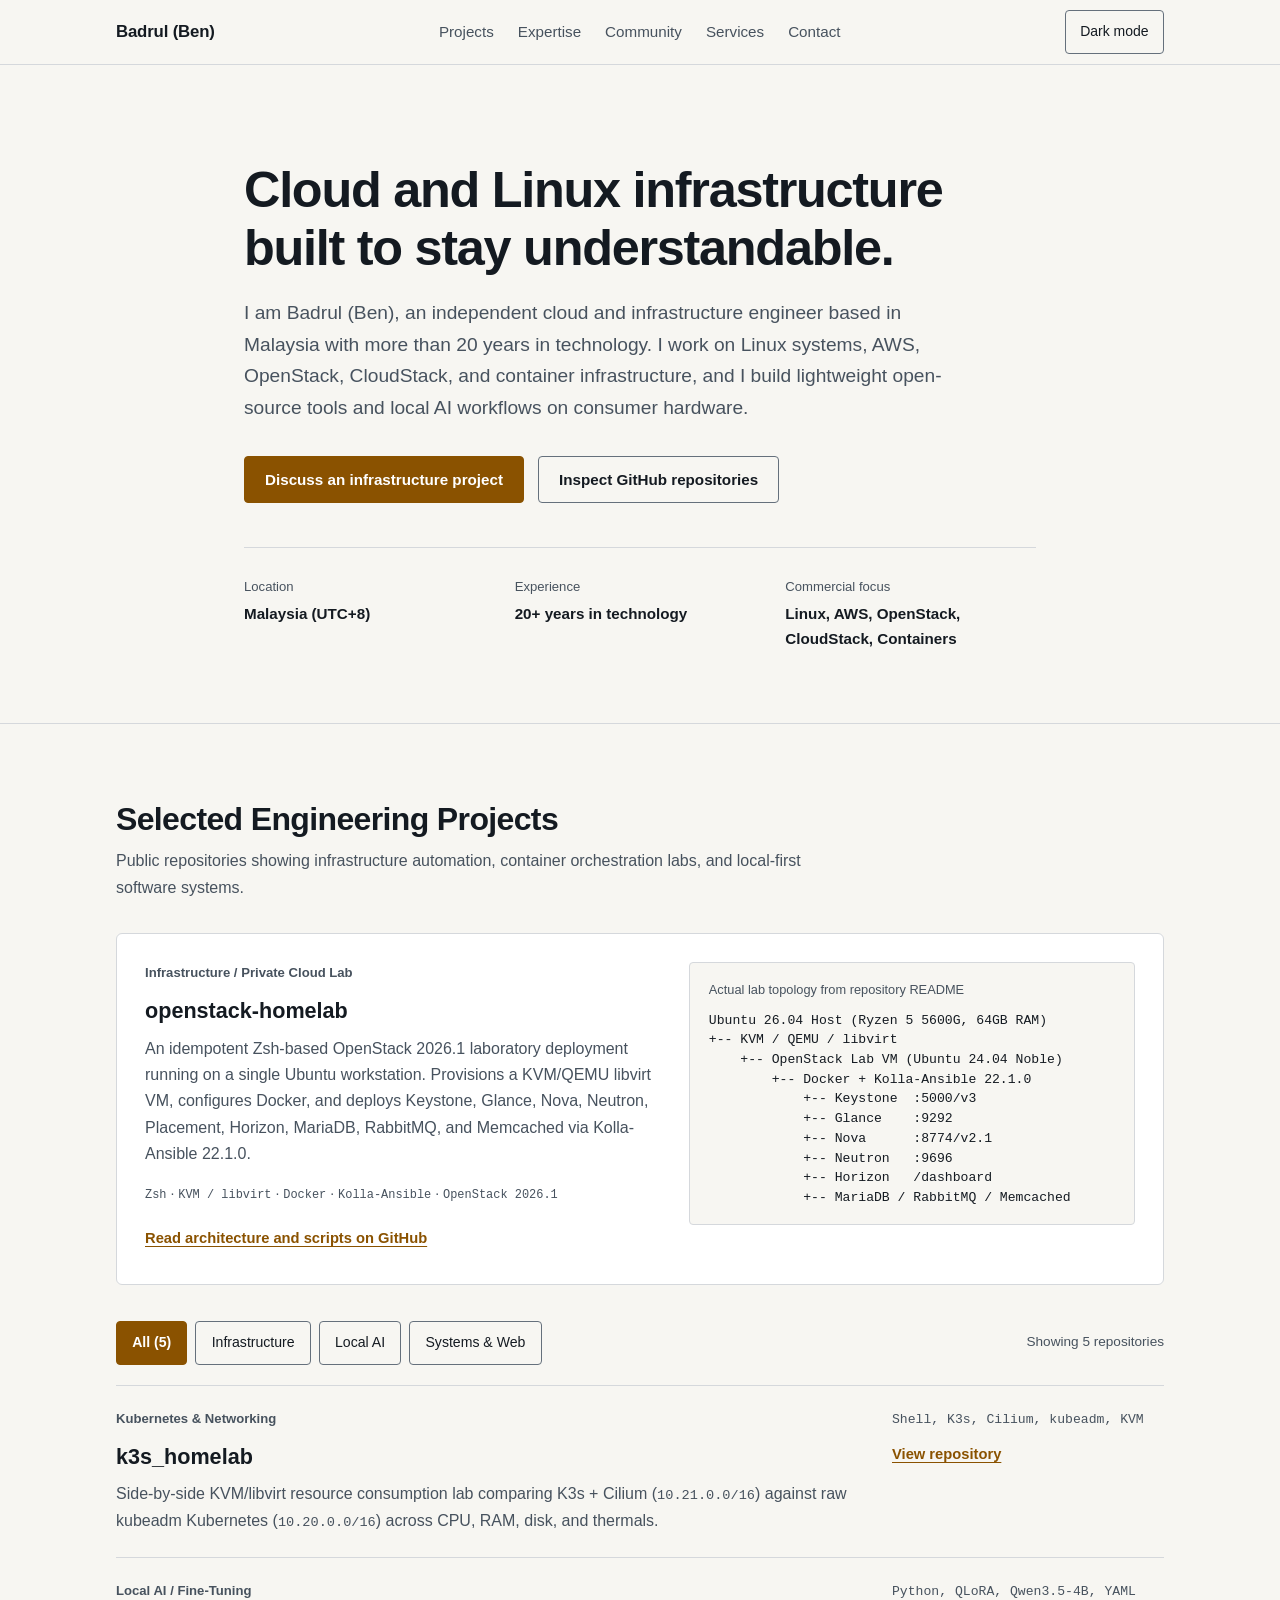
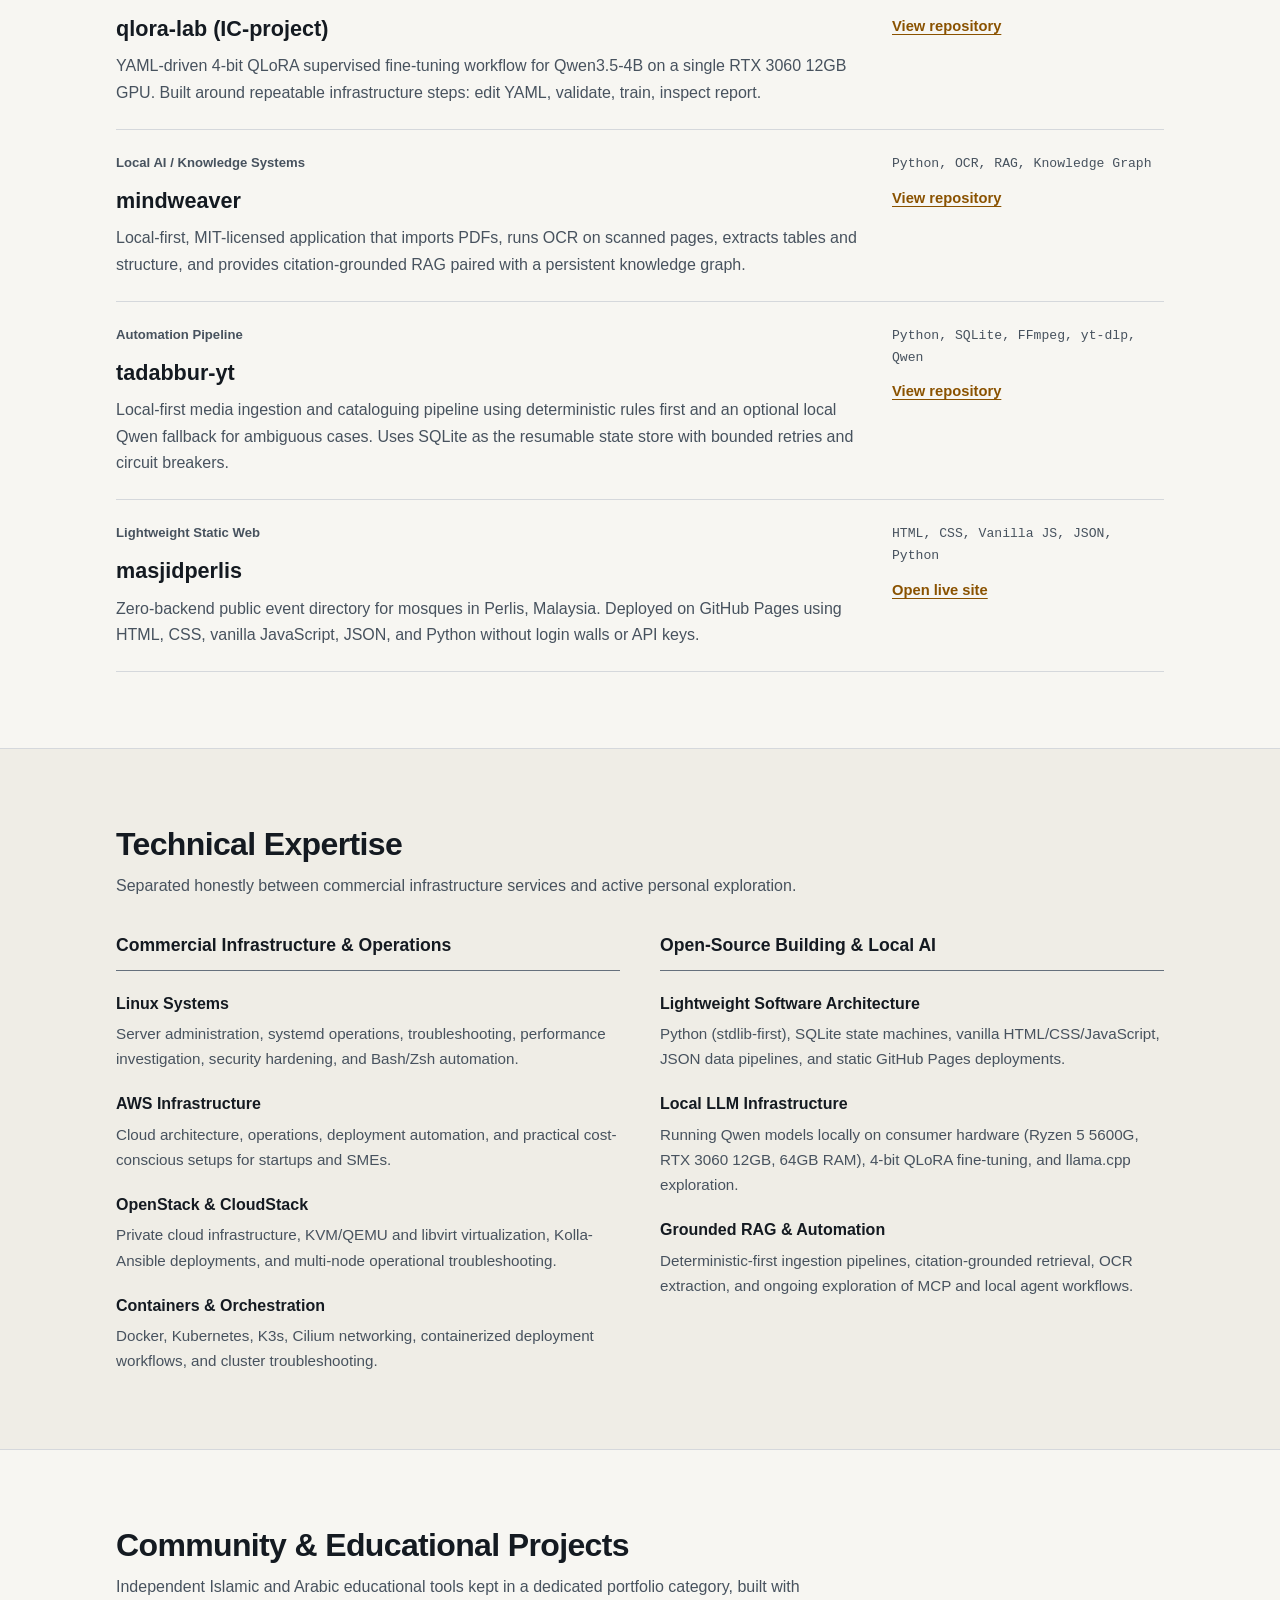
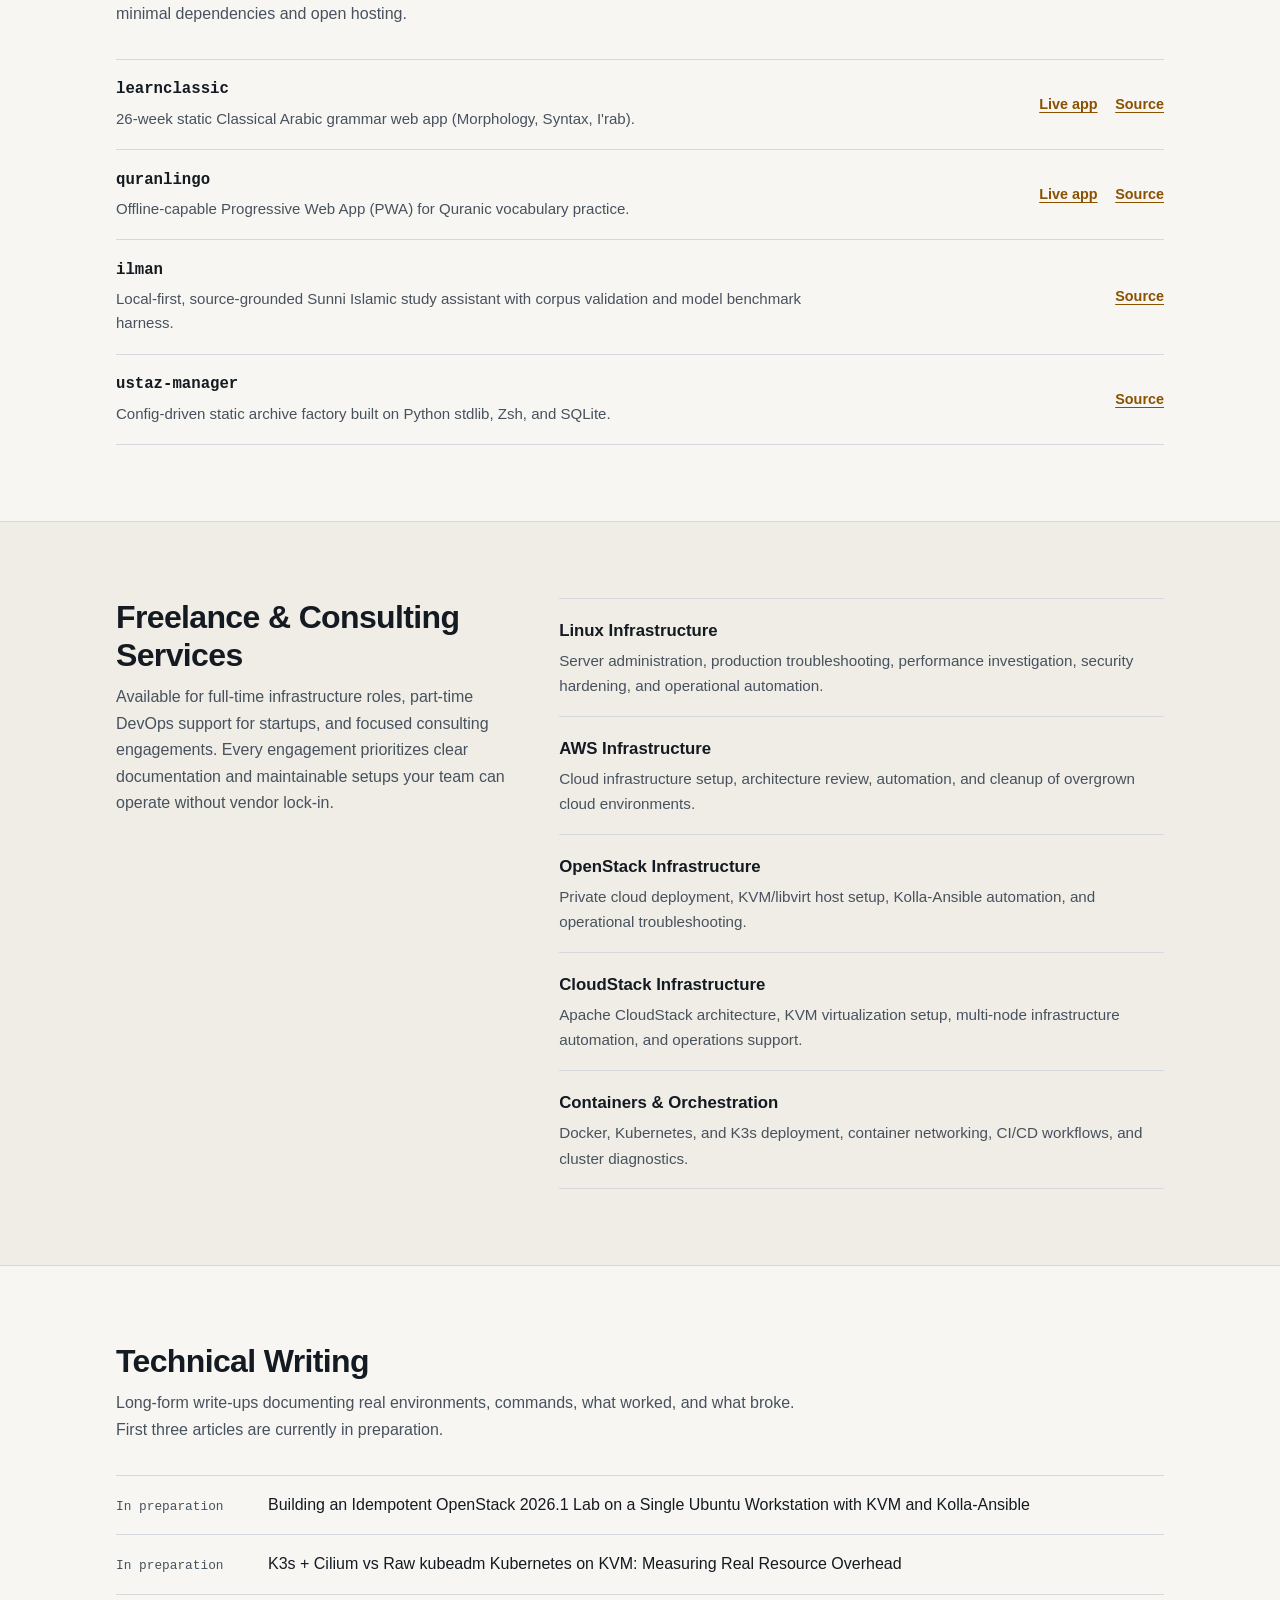
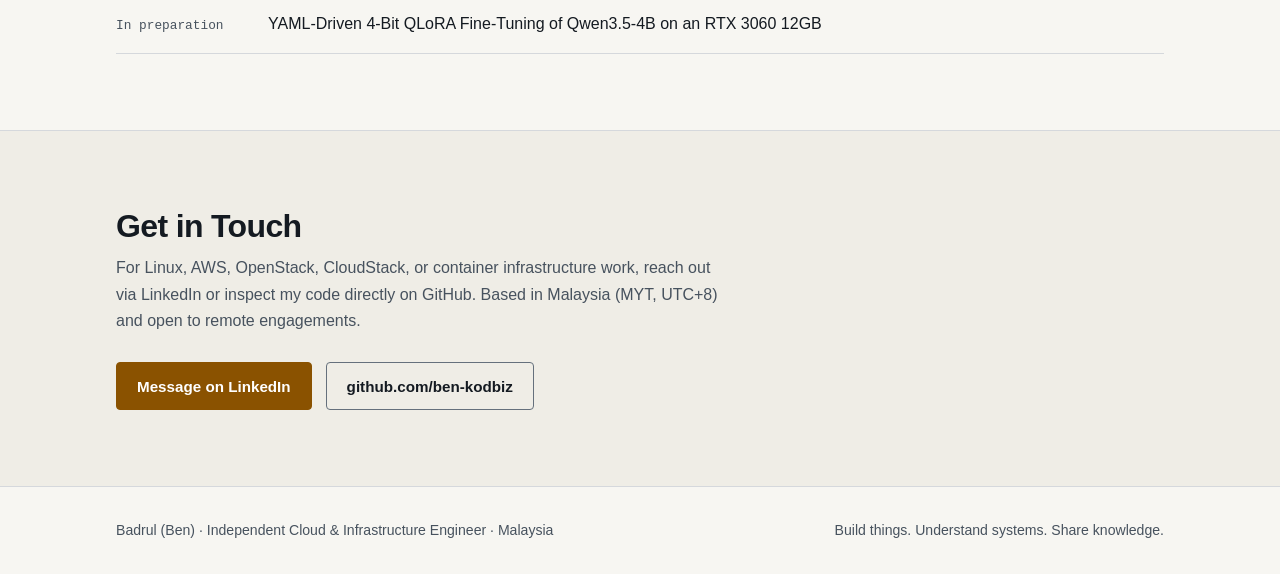
==== index.html @ 27fcbfd8 "Initial portfolio website for GitHub Pages" ====
<!DOCTYPE html>
<html lang="en" data-theme="dark">
<head>
  <meta charset="utf-8">
  <meta name="viewport" content="width=device-width, initial-scale=1">
  <title>Badrul (Ben) | Independent Cloud &amp; Infrastructure Engineer</title>
  <meta name="description" content="Independent Cloud and Infrastructure Engineer in Malaysia with over 20 years in technology. Specializing in Linux, AWS, OpenStack, CloudStack, containers, and practical open-source engineering.">
  <link rel="canonical" href="https://ben-kodbiz.github.io/mybio/">

  <!-- Open Graph -->
  <meta property="og:type" content="website">
  <meta property="og:url" content="https://ben-kodbiz.github.io/mybio/">
  <meta property="og:title" content="Badrul (Ben) | Independent Cloud &amp; Infrastructure Engineer">
  <meta property="og:description" content="Linux, AWS, OpenStack, CloudStack, and container infrastructure engineer based in Malaysia. Open-source builder and local AI experimenter.">

  <!-- Structured Data -->
  <script type="application/ld+json">
  {
    "@context": "https://schema.org",
    "@type": "Person",
    "name": "Badrul (Ben)",
    "url": "https://ben-kodbiz.github.io/mybio/",
    "jobTitle": "Independent Cloud & Infrastructure Engineer",
    "address": {
      "@type": "PostalAddress",
      "addressCountry": "MY"
    },
    "sameAs": [
      "https://github.com/ben-kodbiz",
      "https://www.linkedin.com/in/benhisham/"
    ],
    "knowsAbout": [
      "Linux Administration",
      "AWS Infrastructure",
      "OpenStack",
      "Apache CloudStack",
      "Docker",
      "Kubernetes",
      "K3s",
      "KVM Virtualization",
      "Local LLM Infrastructure"
    ]
  }
  </script>

  <script>
    (function () {
      var saved = null;
      try { saved = localStorage.getItem("theme"); } catch (e) {}
      if (saved === "light" || saved === "dark") {
        document.documentElement.setAttribute("data-theme", saved);
      } else if (window.matchMedia && window.matchMedia("(prefers-color-scheme: light)").matches) {
        document.documentElement.setAttribute("data-theme", "light");
      }
    })();
  </script>
  <link rel="stylesheet" href="styles.css">
</head>
<body>
  <a class="skip-link" href="#main-content">Skip to main content</a>

  <header class="site-header">
    <div class="container header-inner">
      <a class="brand-mark" href="#top">Badrul (Ben)</a>

      <nav class="site-nav" id="site-nav" aria-label="Primary navigation">
        <a href="#projects">Projects</a>
        <a href="#expertise">Expertise</a>
        <a href="#community">Community</a>
        <a href="#services">Services</a>
        <a href="#contact">Contact</a>
      </nav>

      <div class="header-actions">
        <button type="button" class="control-btn" id="theme-toggle" aria-label="Switch color theme" aria-pressed="false">
          Light mode
        </button>
        <button type="button" class="control-btn menu-toggle" id="menu-toggle" aria-expanded="false" aria-controls="site-nav">
          Menu
        </button>
      </div>
    </div>
  </header>

  <main id="main-content">
    <!-- Hero -->
    <section class="hero" id="top">
      <div class="container hero-inner">
        <h1>Cloud and Linux infrastructure built to stay understandable.</h1>
        <p class="hero-lead">
          I am Badrul (Ben), an independent cloud and infrastructure engineer based in Malaysia with more than 20 years in technology. I work on Linux systems, AWS, OpenStack, CloudStack, and container infrastructure, and I build lightweight open-source tools and local AI workflows on consumer hardware.
        </p>

        <div class="hero-actions">
          <a class="btn-primary" href="#contact">Discuss an infrastructure project</a>
          <a class="btn-secondary" href="https://github.com/ben-kodbiz" target="_blank" rel="noopener noreferrer">Inspect GitHub repositories</a>
        </div>

        <dl class="spec-strip" aria-label="Profile overview">
          <div class="spec-item">
            <dt>Location</dt>
            <dd>Malaysia (UTC+8)</dd>
          </div>
          <div class="spec-item">
            <dt>Experience</dt>
            <dd>20+ years in technology</dd>
          </div>
          <div class="spec-item">
            <dt>Commercial focus</dt>
            <dd>Linux, AWS, OpenStack, CloudStack, Containers</dd>
          </div>
        </dl>
      </div>
    </section>

    <!-- Selected Projects -->
    <section class="section" id="projects" aria-labelledby="projects-heading">
      <div class="container">
        <div class="section-head">
          <div>
            <h2 id="projects-heading">Selected Engineering Projects</h2>
            <p class="section-intro">
              Public repositories showing infrastructure automation, container orchestration labs, and local-first software systems.
            </p>
          </div>
        </div>

        <!-- Lead Project: full-width asymmetric feature -->
        <article class="lead-project">
          <div class="lead-project-copy">
            <p class="project-category">Infrastructure / Private Cloud Lab</p>
            <h3><a href="https://github.com/ben-kodbiz/openstack-homelab" target="_blank" rel="noopener noreferrer">openstack-homelab</a></h3>
            <p>
              An idempotent Zsh-based OpenStack 2026.1 laboratory deployment running on a single Ubuntu workstation. Provisions a KVM/QEMU libvirt VM, configures Docker, and deploys Keystone, Glance, Nova, Neutron, Placement, Horizon, MariaDB, RabbitMQ, and Memcached via Kolla-Ansible 22.1.0.
            </p>
            <p class="meta-line">
              <code>Zsh</code> · <code>KVM / libvirt</code> · <code>Docker</code> · <code>Kolla-Ansible</code> · <code>OpenStack 2026.1</code>
            </p>
            <a class="text-link" href="https://github.com/ben-kodbiz/openstack-homelab" target="_blank" rel="noopener noreferrer">Read architecture and scripts on GitHub</a>
          </div>

          <figure class="topology-box" aria-label="OpenStack KVM Lab architecture diagram">
            <figcaption>Actual lab topology from repository README</figcaption>
<pre><code>Ubuntu 26.04 Host (Ryzen 5 5600G, 64GB RAM)
+-- KVM / QEMU / libvirt
    +-- OpenStack Lab VM (Ubuntu 24.04 Noble)
        +-- Docker + Kolla-Ansible 22.1.0
            +-- Keystone  :5000/v3
            +-- Glance    :9292
            +-- Nova      :8774/v2.1
            +-- Neutron   :9696
            +-- Horizon   /dashboard
            +-- MariaDB / RabbitMQ / Memcached</code></pre>
          </figure>
        </article>

        <!-- Filter bar for supporting repositories -->
        <div class="filter-bar" role="group" aria-label="Filter projects by category">
          <button type="button" class="filter-btn is-active" data-filter="all" aria-pressed="true">All (5)</button>
          <button type="button" class="filter-btn" data-filter="infrastructure" aria-pressed="false">Infrastructure</button>
          <button type="button" class="filter-btn" data-filter="local-ai" aria-pressed="false">Local AI</button>
          <button type="button" class="filter-btn" data-filter="systems" aria-pressed="false">Systems &amp; Web</button>
          <span class="filter-status" id="filter-status" aria-live="polite">Showing 5 repositories</span>
        </div>

        <div class="project-list" id="project-list">
          <article class="project-row" data-category="infrastructure">
            <div class="project-row-main">
              <p class="project-category">Kubernetes &amp; Networking</p>
              <h3><a href="https://github.com/ben-kodbiz/k3s_homelab" target="_blank" rel="noopener noreferrer">k3s_homelab</a></h3>
              <p>
                Side-by-side KVM/libvirt resource consumption lab comparing K3s + Cilium (<code>10.21.0.0/16</code>) against raw kubeadm Kubernetes (<code>10.20.0.0/16</code>) across CPU, RAM, disk, and thermals.
              </p>
            </div>
            <div class="project-row-meta">
              <span class="stack-text">Shell, K3s, Cilium, kubeadm, KVM</span>
              <a class="text-link" href="https://github.com/ben-kodbiz/k3s_homelab" target="_blank" rel="noopener noreferrer">View repository</a>
            </div>
          </article>

          <article class="project-row" data-category="local-ai">
            <div class="project-row-main">
              <p class="project-category">Local AI / Fine-Tuning</p>
              <h3><a href="https://github.com/ben-kodbiz/IC-project" target="_blank" rel="noopener noreferrer">qlora-lab (IC-project)</a></h3>
              <p>
                YAML-driven 4-bit QLoRA supervised fine-tuning workflow for Qwen3.5-4B on a single RTX 3060 12GB GPU. Built around repeatable infrastructure steps: edit YAML, validate, train, inspect report.
              </p>
            </div>
            <div class="project-row-meta">
              <span class="stack-text">Python, QLoRA, Qwen3.5-4B, YAML</span>
              <a class="text-link" href="https://github.com/ben-kodbiz/IC-project" target="_blank" rel="noopener noreferrer">View repository</a>
            </div>
          </article>

          <article class="project-row" data-category="local-ai">
            <div class="project-row-main">
              <p class="project-category">Local AI / Knowledge Systems</p>
              <h3><a href="https://github.com/ben-kodbiz/mindweaver" target="_blank" rel="noopener noreferrer">mindweaver</a></h3>
              <p>
                Local-first, MIT-licensed application that imports PDFs, runs OCR on scanned pages, extracts tables and structure, and provides citation-grounded RAG paired with a persistent knowledge graph.
              </p>
            </div>
            <div class="project-row-meta">
              <span class="stack-text">Python, OCR, RAG, Knowledge Graph</span>
              <a class="text-link" href="https://github.com/ben-kodbiz/mindweaver" target="_blank" rel="noopener noreferrer">View repository</a>
            </div>
          </article>

          <article class="project-row" data-category="systems">
            <div class="project-row-main">
              <p class="project-category">Automation Pipeline</p>
              <h3><a href="https://github.com/ben-kodbiz/tadabbur-yt" target="_blank" rel="noopener noreferrer">tadabbur-yt</a></h3>
              <p>
                Local-first media ingestion and cataloguing pipeline using deterministic rules first and an optional local Qwen fallback for ambiguous cases. Uses SQLite as the resumable state store with bounded retries and circuit breakers.
              </p>
            </div>
            <div class="project-row-meta">
              <span class="stack-text">Python, SQLite, FFmpeg, yt-dlp, Qwen</span>
              <a class="text-link" href="https://github.com/ben-kodbiz/tadabbur-yt" target="_blank" rel="noopener noreferrer">View repository</a>
            </div>
          </article>

          <article class="project-row" data-category="systems">
            <div class="project-row-main">
              <p class="project-category">Lightweight Static Web</p>
              <h3><a href="https://github.com/ben-kodbiz/masjidperlis" target="_blank" rel="noopener noreferrer">masjidperlis</a></h3>
              <p>
                Zero-backend public event directory for mosques in Perlis, Malaysia. Deployed on GitHub Pages using HTML, CSS, vanilla JavaScript, JSON, and Python without login walls or API keys.
              </p>
            </div>
            <div class="project-row-meta">
              <span class="stack-text">HTML, CSS, Vanilla JS, JSON, Python</span>
              <a class="text-link" href="https://ben-kodbiz.github.io/masjidperlis/" target="_blank" rel="noopener noreferrer">Open live site</a>
            </div>
          </article>
        </div>

        <p class="empty-state" id="project-empty" hidden>
          No repositories match that category. Select "All" to view the full list.
        </p>
      </div>
    </section>

    <!-- Technical Expertise -->
    <section class="section section-tinted" id="expertise" aria-labelledby="expertise-heading">
      <div class="container">
        <div class="section-head">
          <div>
            <h2 id="expertise-heading">Technical Expertise</h2>
            <p class="section-intro">
              Separated honestly between commercial infrastructure services and active personal exploration.
            </p>
          </div>
        </div>

        <div class="expertise-grid">
          <div class="expertise-col">
            <h3>Commercial Infrastructure &amp; Operations</h3>
            <dl class="capability-list">
              <div>
                <dt>Linux Systems</dt>
                <dd>Server administration, systemd operations, troubleshooting, performance investigation, security hardening, and Bash/Zsh automation.</dd>
              </div>
              <div>
                <dt>AWS Infrastructure</dt>
                <dd>Cloud architecture, operations, deployment automation, and practical cost-conscious setups for startups and SMEs.</dd>
              </div>
              <div>
                <dt>OpenStack &amp; CloudStack</dt>
                <dd>Private cloud infrastructure, KVM/QEMU and libvirt virtualization, Kolla-Ansible deployments, and multi-node operational troubleshooting.</dd>
              </div>
              <div>
                <dt>Containers &amp; Orchestration</dt>
                <dd>Docker, Kubernetes, K3s, Cilium networking, containerized deployment workflows, and cluster troubleshooting.</dd>
              </div>
            </dl>
          </div>

          <div class="expertise-col">
            <h3>Open-Source Building &amp; Local AI</h3>
            <dl class="capability-list">
              <div>
                <dt>Lightweight Software Architecture</dt>
                <dd>Python (stdlib-first), SQLite state machines, vanilla HTML/CSS/JavaScript, JSON data pipelines, and static GitHub Pages deployments.</dd>
              </div>
              <div>
                <dt>Local LLM Infrastructure</dt>
                <dd>Running Qwen models locally on consumer hardware (Ryzen 5 5600G, RTX 3060 12GB, 64GB RAM), 4-bit QLoRA fine-tuning, and llama.cpp exploration.</dd>
              </div>
              <div>
                <dt>Grounded RAG &amp; Automation</dt>
                <dd>Deterministic-first ingestion pipelines, citation-grounded retrieval, OCR extraction, and ongoing exploration of MCP and local agent workflows.</dd>
              </div>
            </dl>
          </div>
        </div>
      </div>
    </section>

    <!-- Community & Educational Projects (Distinct Category) -->
    <section class="section" id="community" aria-labelledby="community-heading">
      <div class="container">
        <div class="section-head">
          <div>
            <h2 id="community-heading">Community &amp; Educational Projects</h2>
            <p class="section-intro">
              Independent Islamic and Arabic educational tools kept in a dedicated portfolio category, built with minimal dependencies and open hosting.
            </p>
          </div>
        </div>

        <ul class="directory-list">
          <li>
            <div class="dir-name">
              <strong>learnclassic</strong>
              <span>26-week static Classical Arabic grammar web app (Morphology, Syntax, I'rab).</span>
            </div>
            <div class="dir-links">
              <a href="https://ben-kodbiz.github.io/learnclassic/" target="_blank" rel="noopener noreferrer">Live app</a>
              <a href="https://github.com/ben-kodbiz/learnclassic" target="_blank" rel="noopener noreferrer">Source</a>
            </div>
          </li>
          <li>
            <div class="dir-name">
              <strong>quranlingo</strong>
              <span>Offline-capable Progressive Web App (PWA) for Quranic vocabulary practice.</span>
            </div>
            <div class="dir-links">
              <a href="https://ben-kodbiz.github.io/quranlingo/" target="_blank" rel="noopener noreferrer">Live app</a>
              <a href="https://github.com/ben-kodbiz/quranlingo" target="_blank" rel="noopener noreferrer">Source</a>
            </div>
          </li>
          <li>
            <div class="dir-name">
              <strong>ilman</strong>
              <span>Local-first, source-grounded Sunni Islamic study assistant with corpus validation and model benchmark harness.</span>
            </div>
            <div class="dir-links">
              <a href="https://github.com/ben-kodbiz/ilman" target="_blank" rel="noopener noreferrer">Source</a>
            </div>
          </li>
          <li>
            <div class="dir-name">
              <strong>ustaz-manager</strong>
              <span>Config-driven static archive factory built on Python stdlib, Zsh, and SQLite.</span>
            </div>
            <div class="dir-links">
              <a href="https://github.com/ben-kodbiz/ustaz-manager" target="_blank" rel="noopener noreferrer">Source</a>
            </div>
          </li>
        </ul>
      </div>
    </section>

    <!-- Services & Consulting -->
    <section class="section section-tinted" id="services" aria-labelledby="services-heading">
      <div class="container services-layout">
        <div class="services-intro">
          <h2 id="services-heading">Freelance &amp; Consulting Services</h2>
          <p>
            Available for full-time infrastructure roles, part-time DevOps support for startups, and focused consulting engagements. Every engagement prioritizes clear documentation and maintainable setups your team can operate without vendor lock-in.
          </p>
        </div>

        <ol class="service-list">
          <li>
            <h3>Linux Infrastructure</h3>
            <p>Server administration, production troubleshooting, performance investigation, security hardening, and operational automation.</p>
          </li>
          <li>
            <h3>AWS Infrastructure</h3>
            <p>Cloud infrastructure setup, architecture review, automation, and cleanup of overgrown cloud environments.</p>
          </li>
          <li>
            <h3>OpenStack Infrastructure</h3>
            <p>Private cloud deployment, KVM/libvirt host setup, Kolla-Ansible automation, and operational troubleshooting.</p>
          </li>
          <li>
            <h3>CloudStack Infrastructure</h3>
            <p>Apache CloudStack architecture, KVM virtualization setup, multi-node infrastructure automation, and operations support.</p>
          </li>
          <li>
            <h3>Containers &amp; Orchestration</h3>
            <p>Docker, Kubernetes, and K3s deployment, container networking, CI/CD workflows, and cluster diagnostics.</p>
          </li>
        </ol>
      </div>
    </section>

    <!-- Technical Writing -->
    <section class="section" id="writing" aria-labelledby="writing-heading">
      <div class="container">
        <div class="section-head">
          <div>
            <h2 id="writing-heading">Technical Writing</h2>
            <p class="section-intro">
              Long-form write-ups documenting real environments, commands, what worked, and what broke. First three articles are currently in preparation.
            </p>
          </div>
        </div>

        <ul class="writing-list">
          <li>
            <span class="writing-status">In preparation</span>
            <span class="writing-title">Building an Idempotent OpenStack 2026.1 Lab on a Single Ubuntu Workstation with KVM and Kolla-Ansible</span>
          </li>
          <li>
            <span class="writing-status">In preparation</span>
            <span class="writing-title">K3s + Cilium vs Raw kubeadm Kubernetes on KVM: Measuring Real Resource Overhead</span>
          </li>
          <li>
            <span class="writing-status">In preparation</span>
            <span class="writing-title">YAML-Driven 4-Bit QLoRA Fine-Tuning of Qwen3.5-4B on an RTX 3060 12GB</span>
          </li>
        </ul>
      </div>
    </section>

    <!-- Contact -->
    <section class="section section-tinted" id="contact" aria-labelledby="contact-heading">
      <div class="container contact-box">
        <div>
          <h2 id="contact-heading">Get in Touch</h2>
          <p>
            For Linux, AWS, OpenStack, CloudStack, or container infrastructure work, reach out via LinkedIn or inspect my code directly on GitHub. Based in Malaysia (MYT, UTC+8) and open to remote engagements.
          </p>
        </div>

        <div class="contact-actions">
          <a class="btn-primary" href="https://www.linkedin.com/in/benhisham/" target="_blank" rel="noopener noreferrer">Message on LinkedIn</a>
          <a class="btn-secondary" href="https://github.com/ben-kodbiz" target="_blank" rel="noopener noreferrer">github.com/ben-kodbiz</a>
        </div>
      </div>
    </section>
  </main>

  <footer class="site-footer">
    <div class="container footer-inner">
      <p>Badrul (Ben) · Independent Cloud &amp; Infrastructure Engineer · Malaysia</p>
      <p>Build things. Understand systems. Share knowledge.</p>
    </div>
  </footer>

  <script src="app.js" defer></script>
</body>
</html>
---- styles.css ----
/* Design tokens: WCAG AA verified pairs in both dark and light themes */
:root,
[data-theme="dark"] {
  --bg: #0f1419;
  --surface: #171e26;
  --surface-alt: #131920;
  --text: #edf2f7;
  --text-muted: #a8b5c4;
  --border: #2c3642;
  --border-strong: #6e7f91;
  --accent: #e8ae3e;
  --accent-ink: #0f1419;
  --font-sans: "IBM Plex Sans", -apple-system, BlinkMacSystemFont, "Segoe UI", Roboto, sans-serif;
  --font-mono: "IBM Plex Mono", ui-monospace, SFMono-Regular, Menlo, Consolas, monospace;
}

[data-theme="light"] {
  --bg: #f7f6f2;
  --surface: #ffffff;
  --surface-alt: #efede6;
  --text: #141a21;
  --text-muted: #47525e;
  --border: #d5d8dc;
  --border-strong: #65707c;
  --accent: #8a5200;
  --accent-ink: #ffffff;
}

*,
*::before,
*::after {
  box-sizing: border-box;
}

html {
  scroll-behavior: smooth;
  font-size: 100%;
}

@media (prefers-reduced-motion: reduce) {
  html {
    scroll-behavior: auto;
  }
}

body {
  margin: 0;
  background-color: var(--bg);
  color: var(--text);
  font-family: var(--font-sans);
  font-size: 1rem;
  line-height: 1.65;
  -webkit-font-smoothing: antialiased;
}

/* Focus indicator: high contrast in both themes */
:focus-visible {
  outline: 2px solid var(--accent);
  outline-offset: 3px;
}

/* Skip link */
.skip-link {
  position: absolute;
  left: -9999px;
  top: 0.75rem;
  padding: 0.625rem 1rem;
  background: var(--accent);
  color: var(--accent-ink);
  font-weight: 600;
  text-decoration: none;
  z-index: 100;
}

.skip-link:focus {
  left: 0.75rem;
}

.container {
  width: 100%;
  max-width: 68rem;
  margin-inline: auto;
  padding-inline: 1.25rem;
}

/* Header */
.site-header {
  position: sticky;
  top: 0;
  z-index: 50;
  background-color: var(--bg);
  border-bottom: 1px solid var(--border);
}

.header-inner {
  display: flex;
  align-items: center;
  justify-content: space-between;
  gap: 1rem;
  min-height: 4rem;
}

.brand-mark {
  color: var(--text);
  font-weight: 700;
  font-size: 1.05rem;
  letter-spacing: -0.01em;
  text-decoration: none;
  padding-block: 0.5rem;
}

.site-nav {
  display: flex;
  align-items: center;
  gap: 1.5rem;
}

.site-nav a {
  color: var(--text-muted);
  text-decoration: none;
  font-size: 0.95rem;
  padding-block: 0.625rem;
  transition: color 150ms ease;
}

.site-nav a:hover,
.site-nav a:focus-visible {
  color: var(--text);
}

.header-actions {
  display: flex;
  align-items: center;
  gap: 0.5rem;
}

.control-btn {
  min-height: 2.75rem;
  padding: 0.5rem 0.9rem;
  border: 1px solid var(--border-strong);
  border-radius: 4px;
  background: transparent;
  color: var(--text);
  font: inherit;
  font-size: 0.875rem;
  font-weight: 500;
  cursor: pointer;
  transition: border-color 150ms ease, background-color 150ms ease;
}

.control-btn:hover {
  border-color: var(--accent);
}

.menu-toggle {
  display: none;
}

/* Hero */
.hero {
  padding-block: clamp(3.5rem, 8vw, 6rem) clamp(2.5rem, 6vw, 4.5rem);
  border-bottom: 1px solid var(--border);
}

.hero-inner {
  max-width: 52rem;
}

.hero h1 {
  margin: 0 0 1.25rem;
  font-size: clamp(2rem, 4.5vw, 3.15rem);
  line-height: 1.15;
  letter-spacing: -0.025em;
  font-weight: 700;
}

.hero-lead {
  margin: 0 0 2rem;
  font-size: clamp(1.05rem, 1.8vw, 1.2rem);
  color: var(--text-muted);
  max-width: 44rem;
}

.hero-actions {
  display: flex;
  flex-wrap: wrap;
  gap: 0.875rem;
  margin-bottom: 2.75rem;
}

.btn-primary,
.btn-secondary {
  display: inline-flex;
  align-items: center;
  justify-content: center;
  min-height: 2.75rem;
  padding: 0.65rem 1.25rem;
  border-radius: 4px;
  font-weight: 600;
  font-size: 0.95rem;
  text-decoration: none;
  transition: opacity 150ms ease, border-color 150ms ease;
}

.btn-primary {
  background-color: var(--accent);
  color: var(--accent-ink);
  border: 1px solid var(--accent);
}

.btn-primary:hover {
  opacity: 0.9;
}

.btn-secondary {
  background-color: transparent;
  color: var(--text);
  border: 1px solid var(--border-strong);
}

.btn-secondary:hover {
  border-color: var(--accent);
}

.spec-strip {
  display: grid;
  grid-template-columns: repeat(auto-fit, minmax(13rem, 1fr));
  gap: 1.25rem;
  margin: 0;
  padding-top: 1.75rem;
  border-top: 1px solid var(--border);
}

.spec-item dt {
  font-size: 0.82rem;
  color: var(--text-muted);
  margin-bottom: 0.2rem;
}

.spec-item dd {
  margin: 0;
  font-weight: 600;
  font-size: 0.95rem;
}

/* Sections */
.section {
  padding-block: clamp(3rem, 6vw, 4.75rem);
  border-bottom: 1px solid var(--border);
}

.section-tinted {
  background-color: var(--surface-alt);
}

.section-head {
  margin-bottom: 2rem;
  max-width: 44rem;
}

.section-head h2,
.services-intro h2,
.contact-box h2 {
  margin: 0 0 0.6rem;
  font-size: clamp(1.5rem, 2.8vw, 2rem);
  line-height: 1.2;
  letter-spacing: -0.02em;
}

.section-intro {
  margin: 0;
  color: var(--text-muted);
}

/* Lead Project */
.lead-project {
  display: grid;
  grid-template-columns: minmax(0, 1.15fr) minmax(0, 1fr);
  gap: 2rem;
  align-items: start;
  padding: 1.75rem;
  background-color: var(--surface);
  border: 1px solid var(--border);
  border-radius: 6px;
  margin-bottom: 2.25rem;
}

.project-category {
  margin: 0 0 0.35rem;
  font-size: 0.82rem;
  font-weight: 600;
  color: var(--accent);
}

.lead-project h3,
.project-row h3 {
  margin: 0 0 0.65rem;
  font-size: 1.35rem;
  line-height: 1.25;
}

.lead-project h3 a,
.project-row h3 a {
  color: var(--text);
  text-decoration: none;
}

.lead-project h3 a:hover,
.project-row h3 a:hover {
  text-decoration: underline;
  text-decoration-color: var(--accent);
  text-underline-offset: 4px;
}

.lead-project p,
.project-row p {
  margin: 0 0 0.9rem;
  color: var(--text-muted);
}

.meta-line {
  font-size: 0.88rem;
  color: var(--text);
}

.meta-line code,
.project-row code {
  font-family: var(--font-mono);
  font-size: 0.85em;
}

.text-link {
  display: inline-block;
  color: var(--accent);
  font-weight: 600;
  font-size: 0.92rem;
  text-decoration: underline;
  text-underline-offset: 3px;
  padding-block: 0.35rem;
}

.topology-box {
  margin: 0;
  padding: 1rem 1.15rem;
  background-color: var(--bg);
  border: 1px solid var(--border);
  border-radius: 4px;
  overflow-x: auto;
}

.topology-box figcaption {
  font-size: 0.8rem;
  color: var(--text-muted);
  margin-bottom: 0.65rem;
}

.topology-box pre {
  margin: 0;
  font-family: var(--font-mono);
  font-size: 0.82rem;
  line-height: 1.5;
  color: var(--text);
}

/* Filter bar */
.filter-bar {
  display: flex;
  flex-wrap: wrap;
  align-items: center;
  gap: 0.5rem;
  margin-bottom: 1.25rem;
}

.filter-btn {
  min-height: 2.75rem;
  padding: 0.45rem 0.95rem;
  border: 1px solid var(--border-strong);
  border-radius: 4px;
  background: transparent;
  color: var(--text);
  font: inherit;
  font-size: 0.88rem;
  font-weight: 500;
  cursor: pointer;
  transition: background-color 150ms ease, border-color 150ms ease;
}

.filter-btn:hover {
  border-color: var(--accent);
}

.filter-btn.is-active {
  background-color: var(--accent);
  border-color: var(--accent);
  color: var(--accent-ink);
  font-weight: 600;
}

.filter-status {
  margin-left: auto;
  font-size: 0.85rem;
  color: var(--text-muted);
}

/* Project Rows */
.project-list {
  border-top: 1px solid var(--border);
}

.project-row {
  display: grid;
  grid-template-columns: minmax(0, 1fr) minmax(13rem, 17rem);
  gap: 1.5rem;
  padding-block: 1.4rem;
  border-bottom: 1px solid var(--border);
  align-items: baseline;
}

.project-row[hidden] {
  display: none;
}

.project-row-main p:last-child {
  margin-bottom: 0;
}

.project-row-meta {
  display: flex;
  flex-direction: column;
  gap: 0.35rem;
  align-items: flex-start;
}

.stack-text {
  font-family: var(--font-mono);
  font-size: 0.82rem;
  color: var(--text-muted);
}

.empty-state {
  padding: 1.5rem;
  border: 1px dashed var(--border-strong);
  border-radius: 4px;
  color: var(--text-muted);
}

/* Expertise Grid */
.expertise-grid {
  display: grid;
  grid-template-columns: repeat(2, minmax(0, 1fr));
  gap: 2.5rem;
}

.expertise-col h3 {
  margin: 0 0 1.25rem;
  font-size: 1.1rem;
  padding-bottom: 0.6rem;
  border-bottom: 1px solid var(--border-strong);
}

.capability-list {
  margin: 0;
  display: grid;
  gap: 1.25rem;
}

.capability-list dt {
  font-weight: 600;
  margin-bottom: 0.25rem;
}

.capability-list dd {
  margin: 0;
  color: var(--text-muted);
  font-size: 0.95rem;
}

/* Community Directory List */
.directory-list {
  list-style: none;
  margin: 0;
  padding: 0;
  border-top: 1px solid var(--border);
}

.directory-list li {
  display: flex;
  flex-wrap: wrap;
  justify-content: space-between;
  align-items: center;
  gap: 1rem;
  padding-block: 1.1rem;
  border-bottom: 1px solid var(--border);
}

.dir-name {
  display: flex;
  flex-direction: column;
  gap: 0.2rem;
  max-width: 44rem;
}

.dir-name strong {
  font-family: var(--font-mono);
  font-size: 0.98rem;
}

.dir-name span {
  color: var(--text-muted);
  font-size: 0.94rem;
}

.dir-links {
  display: flex;
  gap: 1.1rem;
}

.dir-links a {
  color: var(--accent);
  font-weight: 600;
  font-size: 0.9rem;
  text-decoration: underline;
  text-underline-offset: 3px;
  padding-block: 0.4rem;
}

/* Services */
.services-layout {
  display: grid;
  grid-template-columns: minmax(0, 0.9fr) minmax(0, 1.35fr);
  gap: 2.5rem;
  align-items: start;
}

.services-intro p {
  margin: 0;
  color: var(--text-muted);
}

.service-list {
  list-style: none;
  margin: 0;
  padding: 0;
  border-top: 1px solid var(--border);
}

.service-list li {
  padding-block: 1.1rem;
  border-bottom: 1px solid var(--border);
}

.service-list h3 {
  margin: 0 0 0.25rem;
  font-size: 1.05rem;
}

.service-list p {
  margin: 0;
  color: var(--text-muted);
  font-size: 0.95rem;
}

/* Writing */
.writing-list {
  list-style: none;
  margin: 0;
  padding: 0;
  border-top: 1px solid var(--border);
}

.writing-list li {
  display: grid;
  grid-template-columns: 8.5rem minmax(0, 1fr);
  gap: 1rem;
  padding-block: 1rem;
  border-bottom: 1px solid var(--border);
  align-items: baseline;
}

.writing-status {
  font-family: var(--font-mono);
  font-size: 0.8rem;
  color: var(--text-muted);
}

.writing-title {
  font-weight: 500;
}

/* Contact */
.contact-box {
  display: flex;
  flex-wrap: wrap;
  justify-content: space-between;
  align-items: center;
  gap: 1.75rem;
}

.contact-box p {
  margin: 0;
  max-width: 38rem;
  color: var(--text-muted);
}

.contact-actions {
  display: flex;
  flex-wrap: wrap;
  gap: 0.875rem;
}

/* Footer */
.site-footer {
  padding-block: 2rem;
}

.footer-inner {
  display: flex;
  flex-wrap: wrap;
  justify-content: space-between;
  gap: 0.75rem;
  font-size: 0.88rem;
  color: var(--text-muted);
}

.footer-inner p {
  margin: 0;
}

/* Responsive Breakpoints */
@media (max-width: 54rem) {
  .lead-project,
  .expertise-grid,
  .services-layout,
  .project-row {
    grid-template-columns: 1fr;
  }

  .filter-status {
    margin-left: 0;
    width: 100%;
  }
}

@media (max-width: 44rem) {
  .menu-toggle {
    display: inline-flex;
    align-items: center;
    justify-content: center;
  }

  .site-nav {
    display: none;
    position: absolute;
    top: 100%;
    left: 0;
    right: 0;
    flex-direction: column;
    align-items: flex-start;
    gap: 0;
    background-color: var(--bg);
    border-bottom: 1px solid var(--border);
    padding: 0.5rem 1.25rem 1rem;
  }

  .site-nav.is-open {
    display: flex;
  }

  .site-nav a {
    width: 100%;
    min-height: 2.75rem;
    display: flex;
    align-items: center;
  }

  .writing-list li {
    grid-template-columns: 1fr;
    gap: 0.25rem;
  }
}
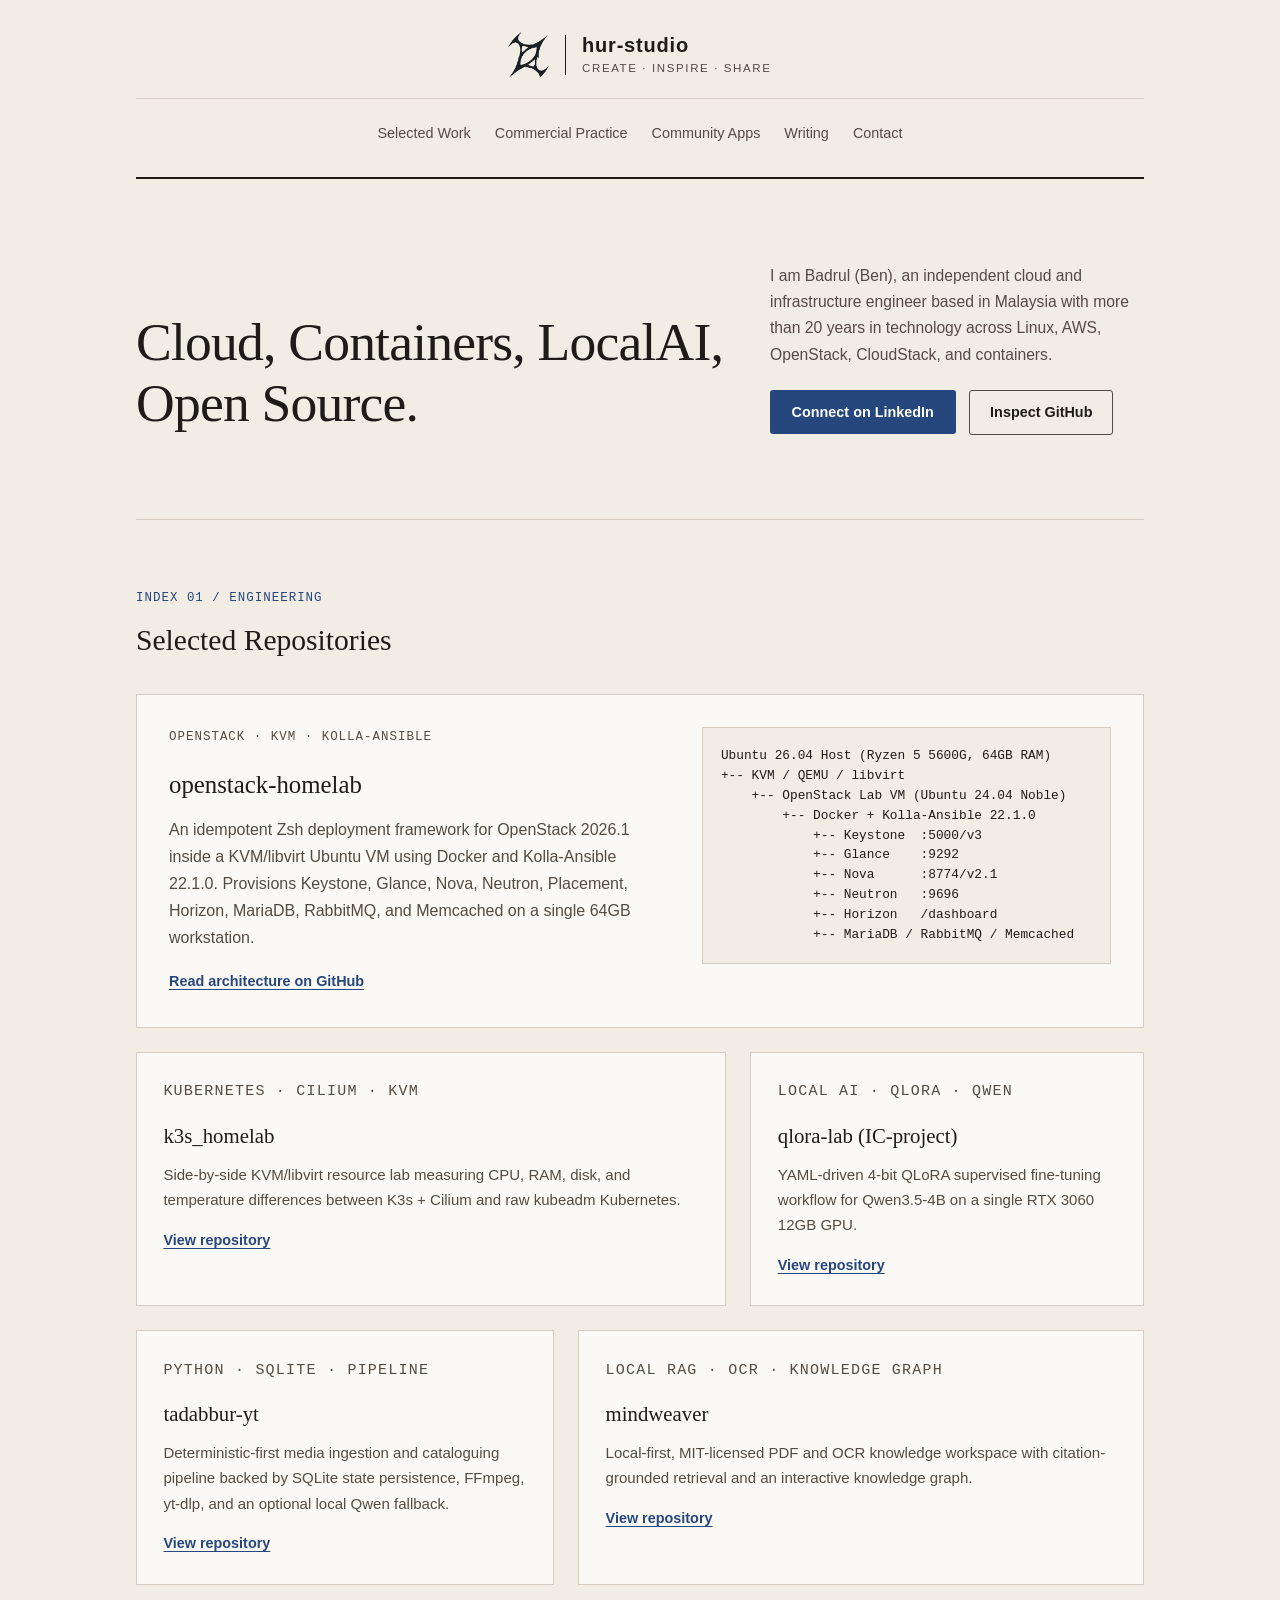
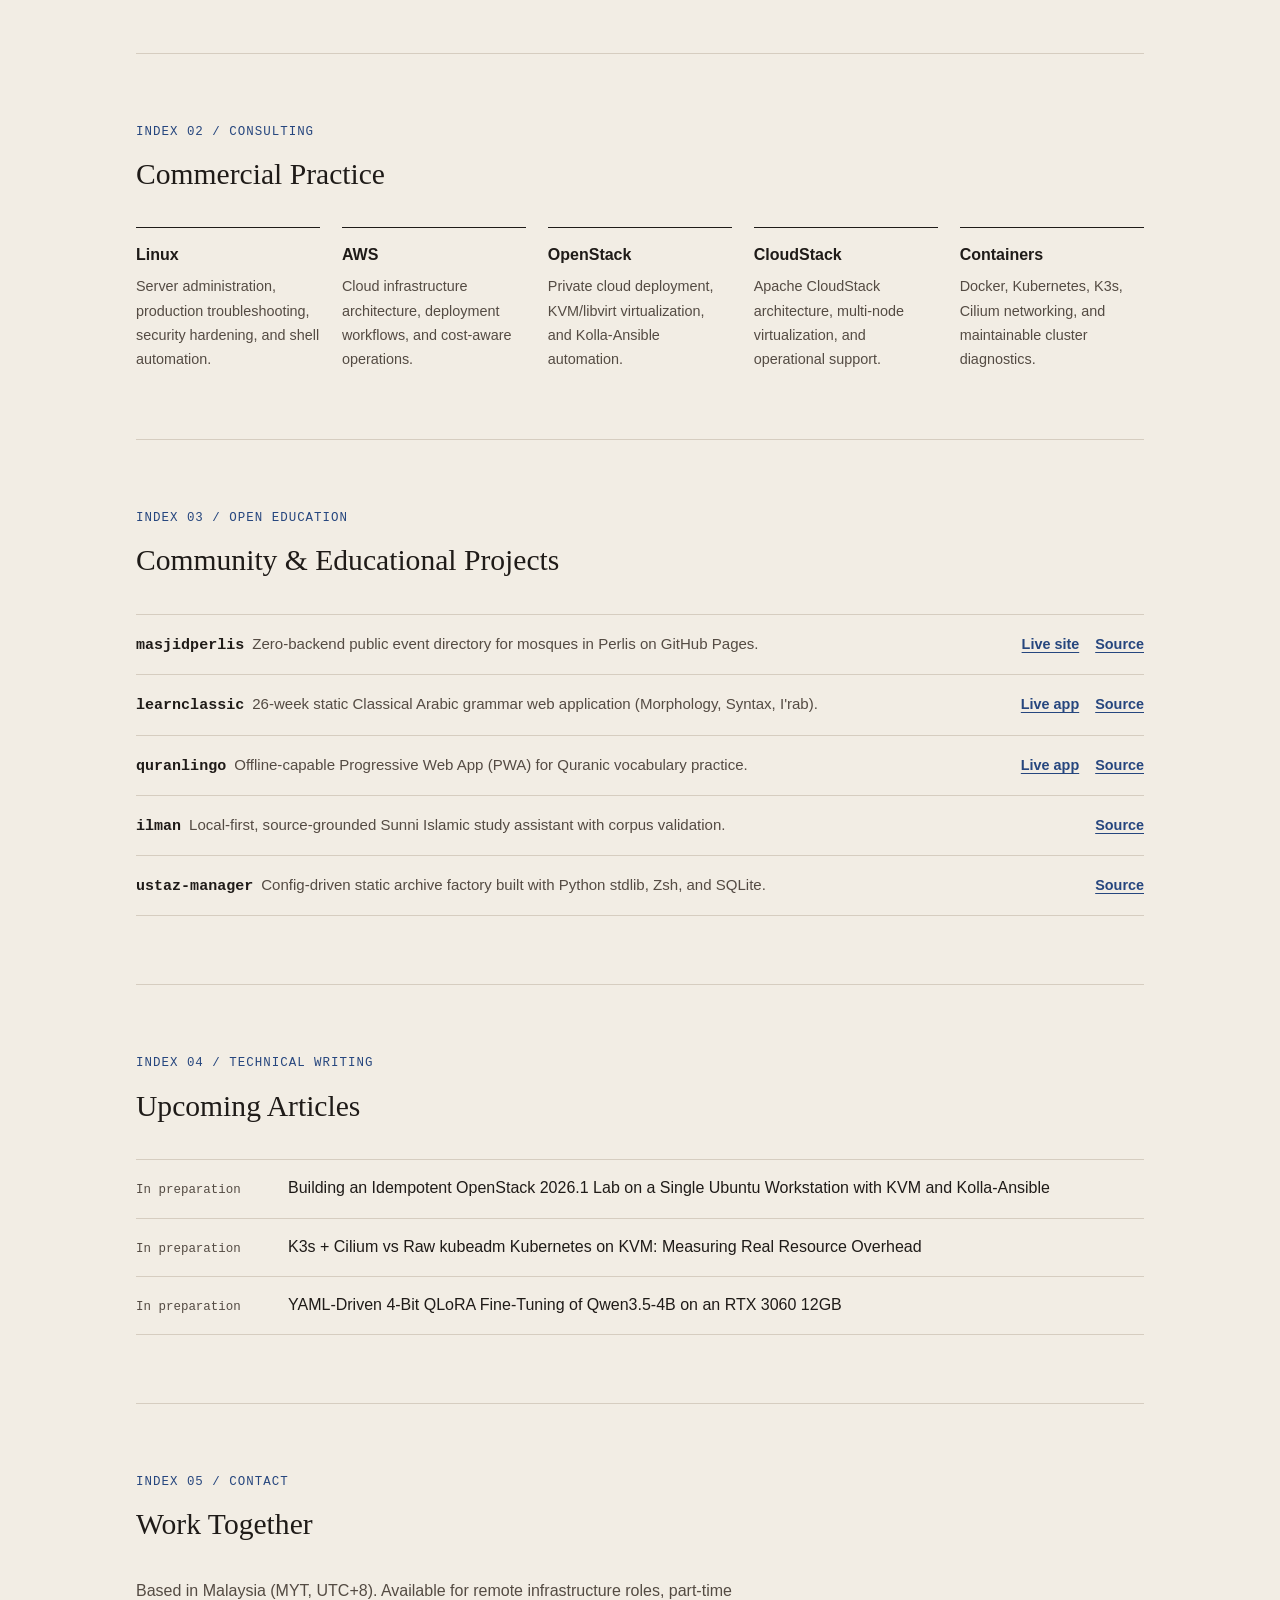
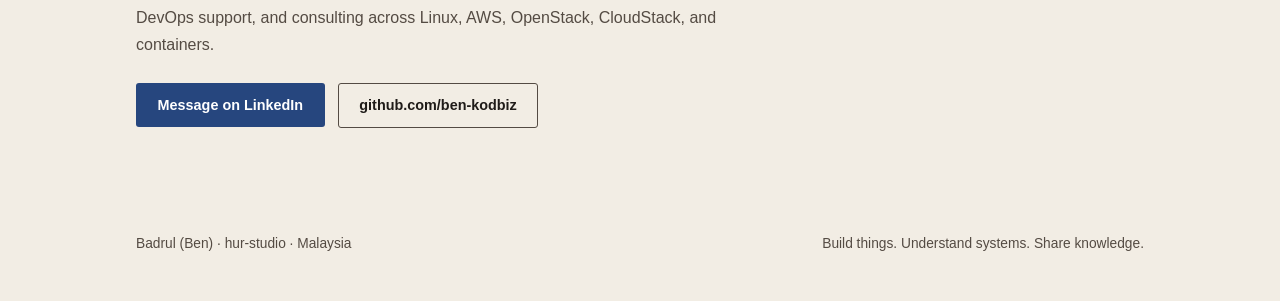
==== commit 7ffa5c39: "Promote Design 04 (Ceramic & Clay) to main site with updated slogan" ====
--- a/index.html
+++ b/index.html
@@ -1,17 +1,18 @@
 <!DOCTYPE html>
-<html lang="en" data-theme="dark">
+<html lang="en">
 <head>
   <meta charset="utf-8">
   <meta name="viewport" content="width=device-width, initial-scale=1">
-  <title>Badrul (Ben) | Independent Cloud &amp; Infrastructure Engineer</title>
-  <meta name="description" content="Independent Cloud and Infrastructure Engineer in Malaysia with over 20 years in technology. Specializing in Linux, AWS, OpenStack, CloudStack, containers, and practical open-source engineering.">
+  <title>Badrul (Ben) | hur-studio | Cloud, Containers, LocalAI, Open Source</title>
+  <meta name="description" content="Badrul (Ben) at hur-studio. Independent Cloud and Infrastructure Engineer in Malaysia with over 20 years in technology across Linux, AWS, OpenStack, CloudStack, containers, LocalAI, and open-source software.">
   <link rel="canonical" href="https://ben-kodbiz.github.io/mybio/">
+  <link rel="icon" type="image/png" href="assets/hur-mark-dark.png">
 
   <!-- Open Graph -->
   <meta property="og:type" content="website">
   <meta property="og:url" content="https://ben-kodbiz.github.io/mybio/">
-  <meta property="og:title" content="Badrul (Ben) | Independent Cloud &amp; Infrastructure Engineer">
-  <meta property="og:description" content="Linux, AWS, OpenStack, CloudStack, and container infrastructure engineer based in Malaysia. Open-source builder and local AI experimenter.">
+  <meta property="og:title" content="Badrul (Ben) | hur-studio | Cloud, Containers, LocalAI, Open Source">
+  <meta property="og:description" content="Independent Cloud and Infrastructure Engineer in Malaysia. Linux, AWS, OpenStack, CloudStack, containers, LocalAI, and open-source engineering.">
 
   <!-- Structured Data -->
   <script type="application/ld+json">
@@ -43,105 +44,331 @@
   }
   </script>
 
-  <script>
-    (function () {
-      var saved = null;
-      try { saved = localStorage.getItem("theme"); } catch (e) {}
-      if (saved === "light" || saved === "dark") {
-        document.documentElement.setAttribute("data-theme", saved);
-      } else if (window.matchMedia && window.matchMedia("(prefers-color-scheme: light)").matches) {
-        document.documentElement.setAttribute("data-theme", "light");
-      }
-    })();
-  </script>
-  <link rel="stylesheet" href="styles.css">
+  <style>
+    :root {
+      --bg: #f2ede4;
+      --paper: #fbf9f5;
+      --ink: #1f1b18;
+      --muted: #544b43;
+      --line: #d6cdc0;
+      --accent: #26467e;
+      --accent-ink: #ffffff;
+      --serif: Georgia, "Iowan Old Style", "Palatino Linotype", serif;
+      --sans: -apple-system, BlinkMacSystemFont, "Segoe UI", Roboto, sans-serif;
+      --mono: ui-monospace, SFMono-Regular, Menlo, Consolas, monospace;
+    }
+
+    *, *::before, *::after { box-sizing: border-box; }
+    html { scroll-behavior: smooth; }
+    @media (prefers-reduced-motion: reduce) {
+      html { scroll-behavior: auto; }
+    }
+    body {
+      margin: 0;
+      background: var(--bg);
+      color: var(--ink);
+      font-family: var(--sans);
+      line-height: 1.68;
+      -webkit-font-smoothing: antialiased;
+    }
+    :focus-visible { outline: 2px solid var(--accent); outline-offset: 3px; }
+
+    .skip-link {
+      position: absolute;
+      left: -9999px;
+      top: 0.75rem;
+      padding: 0.6rem 1rem;
+      background: var(--accent);
+      color: var(--accent-ink);
+      font-weight: 600;
+      text-decoration: none;
+      z-index: 100;
+    }
+    .skip-link:focus { left: 0.75rem; }
+
+    .page { max-width: 66rem; margin: 0 auto; padding: 0 1.5rem; }
+
+    /* Monograph Masthead */
+    header.masthead {
+      padding: 2rem 0 1.35rem;
+      border-bottom: 2px solid var(--ink);
+      text-align: center;
+    }
+    .masthead-lockup {
+      display: inline-flex;
+      align-items: center;
+      gap: 1rem;
+      text-decoration: none;
+      color: var(--ink);
+      margin-bottom: 1.25rem;
+    }
+    .masthead-lockup img { height: 46px; width: auto; display: block; }
+    .masthead-divider { width: 1px; height: 40px; background: var(--ink); }
+    .masthead-title { text-align: left; line-height: 1.2; }
+    .masthead-title strong { display: block; font-size: 1.25rem; letter-spacing: 0.04em; }
+    .masthead-title span { font-size: 0.72rem; letter-spacing: 0.14em; color: var(--muted); }
+
+    .masthead-nav {
+      display: flex;
+      justify-content: center;
+      flex-wrap: wrap;
+      gap: 1.5rem;
+      border-top: 1px solid var(--line);
+      padding-top: 0.75rem;
+    }
+    .masthead-nav a {
+      color: var(--muted);
+      text-decoration: none;
+      font-size: 0.9rem;
+      min-height: 44px;
+      display: inline-flex;
+      align-items: center;
+      transition: color 150ms ease;
+    }
+    .masthead-nav a:hover { color: var(--accent); }
+
+    /* Opener */
+    .opener {
+      display: grid;
+      grid-template-columns: minmax(0, 1.35fr) minmax(16rem, 0.85fr);
+      gap: 2.5rem;
+      padding: clamp(3rem, 7vw, 5.25rem) 0;
+      border-bottom: 1px solid var(--line);
+      align-items: end;
+    }
+    .opener h1 {
+      font-family: var(--serif);
+      font-weight: 400;
+      font-size: clamp(2.15rem, 4.8vw, 3.35rem);
+      line-height: 1.15;
+      margin: 0;
+      letter-spacing: -0.015em;
+    }
+    .opener-aside p { margin: 0 0 1.35rem; color: var(--muted); font-size: 0.98rem; }
+    .opener-actions { display: flex; flex-wrap: wrap; gap: 0.85rem; align-items: center; }
+
+    .btn {
+      display: inline-flex;
+      align-items: center;
+      justify-content: center;
+      min-height: 44px;
+      padding: 0.6rem 1.35rem;
+      background: var(--accent);
+      color: var(--accent-ink);
+      text-decoration: none;
+      font-weight: 600;
+      font-size: 0.9rem;
+      border-radius: 3px;
+      transition: opacity 150ms ease;
+    }
+    .btn:hover { opacity: 0.9; }
+    .btn-outline {
+      display: inline-flex;
+      align-items: center;
+      justify-content: center;
+      min-height: 44px;
+      padding: 0.6rem 1.25rem;
+      border: 1px solid var(--muted);
+      color: var(--ink);
+      text-decoration: none;
+      font-weight: 600;
+      font-size: 0.9rem;
+      border-radius: 3px;
+      transition: border-color 150ms ease, color 150ms ease;
+    }
+    .btn-outline:hover { border-color: var(--accent); color: var(--accent); }
+
+    /* Sections */
+    .section-block {
+      padding: clamp(2.75rem, 6vw, 4.25rem) 0;
+      border-bottom: 1px solid var(--line);
+    }
+    .section-kicker {
+      font-family: var(--mono);
+      font-size: 0.78rem;
+      color: var(--accent);
+      letter-spacing: 0.08em;
+      margin: 0 0 0.45rem;
+    }
+    .section-block h2 {
+      font-family: var(--serif);
+      font-weight: 400;
+      font-size: 1.85rem;
+      margin: 0 0 1.75rem;
+    }
+
+    /* Varied gallery composition */
+    .feature-band {
+      display: grid;
+      grid-template-columns: minmax(0, 1.1fr) minmax(0, 0.9fr);
+      gap: 2rem;
+      background: var(--paper);
+      border: 1px solid var(--line);
+      padding: 2rem;
+      margin-bottom: 1.5rem;
+      align-items: start;
+    }
+    .feature-band h3 {
+      font-family: var(--serif);
+      font-weight: 400;
+      font-size: 1.55rem;
+      margin: 0 0 0.75rem;
+    }
+    .feature-band p { margin: 0 0 1rem; color: var(--muted); }
+    .feature-band pre {
+      margin: 0;
+      padding: 1.15rem;
+      background: var(--bg);
+      border: 1px solid var(--line);
+      font-family: var(--mono);
+      font-size: 0.8rem;
+      line-height: 1.55;
+      overflow-x: auto;
+    }
+
+    .stagger-grid {
+      display: grid;
+      grid-template-columns: 1.2fr 0.8fr;
+      gap: 1.5rem;
+      margin-bottom: 1.5rem;
+    }
+    .stagger-grid.reverse { grid-template-columns: 0.85fr 1.15fr; margin-bottom: 0; }
+    .ceramic-card {
+      background: var(--paper);
+      border: 1px solid var(--line);
+      padding: 1.65rem;
+    }
+    .ceramic-card h3 {
+      font-family: var(--serif);
+      font-weight: 400;
+      font-size: 1.3rem;
+      margin: 0 0 0.5rem;
+    }
+    .ceramic-card p { margin: 0 0 0.9rem; color: var(--muted); font-size: 0.94rem; }
+    .text-link {
+      color: var(--accent);
+      font-weight: 600;
+      font-size: 0.9rem;
+      text-decoration: underline;
+      text-underline-offset: 3px;
+    }
+
+    /* Commercial Practice */
+    .columns-five {
+      display: grid;
+      grid-template-columns: repeat(auto-fit, minmax(11rem, 1fr));
+      gap: 1.35rem;
+    }
+    .col-item {
+      border-top: 1px solid var(--ink);
+      padding-top: 0.85rem;
+    }
+    .col-item h3 { margin: 0 0 0.35rem; font-size: 1rem; }
+    .col-item p { margin: 0; font-size: 0.9rem; color: var(--muted); }
+
+    /* Community Directory */
+    .community-list {
+      list-style: none;
+      margin: 0;
+      padding: 0;
+      border-top: 1px solid var(--line);
+    }
+    .community-list li {
+      display: flex;
+      justify-content: space-between;
+      align-items: baseline;
+      flex-wrap: wrap;
+      gap: 0.85rem;
+      padding: 1rem 0;
+      border-bottom: 1px solid var(--line);
+    }
+    .community-list strong { font-family: var(--mono); font-size: 0.94rem; margin-right: 0.5rem; }
+    .community-list span { color: var(--muted); font-size: 0.94rem; }
+    .community-links { display: flex; gap: 1rem; }
+
+    /* Writing */
+    .writing-list {
+      list-style: none;
+      margin: 0;
+      padding: 0;
+      border-top: 1px solid var(--line);
+    }
+    .writing-list li {
+      display: grid;
+      grid-template-columns: 8.5rem minmax(0, 1fr);
+      gap: 1rem;
+      padding: 0.95rem 0;
+      border-bottom: 1px solid var(--line);
+      align-items: baseline;
+    }
+    .writing-status { font-family: var(--mono); font-size: 0.78rem; color: var(--muted); }
+
+    footer {
+      padding: 2.25rem 0 3rem;
+      display: flex;
+      justify-content: space-between;
+      flex-wrap: wrap;
+      gap: 1rem;
+      font-size: 0.86rem;
+      color: var(--muted);
+    }
+
+    @media (max-width: 52rem) {
+      .opener, .feature-band, .stagger-grid, .stagger-grid.reverse { grid-template-columns: 1fr; }
+      .writing-list li { grid-template-columns: 1fr; gap: 0.2rem; }
+    }
+  </style>
 </head>
 <body>
   <a class="skip-link" href="#main-content">Skip to main content</a>
 
-  <header class="site-header">
-    <div class="container header-inner">
-      <a class="brand-mark" href="#top">Badrul (Ben)</a>
-
-      <nav class="site-nav" id="site-nav" aria-label="Primary navigation">
-        <a href="#projects">Projects</a>
-        <a href="#expertise">Expertise</a>
-        <a href="#community">Community</a>
-        <a href="#services">Services</a>
+  <div class="page">
+    <header class="masthead" id="top">
+      <a class="masthead-lockup" href="#top">
+        <img src="assets/hur-mark-dark.png" alt="hur-studio emblem">
+        <span class="masthead-divider" aria-hidden="true"></span>
+        <span class="masthead-title">
+          <strong>hur-studio</strong>
+          <span>CREATE · INSPIRE · SHARE</span>
+        </span>
+      </a>
+      <nav class="masthead-nav" aria-label="Primary navigation">
+        <a href="#work">Selected Work</a>
+        <a href="#practice">Commercial Practice</a>
+        <a href="#community">Community Apps</a>
+        <a href="#writing">Writing</a>
         <a href="#contact">Contact</a>
       </nav>
-
-      <div class="header-actions">
-        <button type="button" class="control-btn" id="theme-toggle" aria-label="Switch color theme" aria-pressed="false">
-          Light mode
-        </button>
-        <button type="button" class="control-btn menu-toggle" id="menu-toggle" aria-expanded="false" aria-controls="site-nav">
-          Menu
-        </button>
-      </div>
-    </div>
-  </header>
-
-  <main id="main-content">
-    <!-- Hero -->
-    <section class="hero" id="top">
-      <div class="container hero-inner">
-        <h1>Cloud and Linux infrastructure built to stay understandable.</h1>
-        <p class="hero-lead">
-          I am Badrul (Ben), an independent cloud and infrastructure engineer based in Malaysia with more than 20 years in technology. I work on Linux systems, AWS, OpenStack, CloudStack, and container infrastructure, and I build lightweight open-source tools and local AI workflows on consumer hardware.
-        </p>
-
-        <div class="hero-actions">
-          <a class="btn-primary" href="#contact">Discuss an infrastructure project</a>
-          <a class="btn-secondary" href="https://github.com/ben-kodbiz" target="_blank" rel="noopener noreferrer">Inspect GitHub repositories</a>
+    </header>
+
+    <main id="main-content">
+      <section class="opener">
+        <h1>Cloud, Containers, LocalAI, Open Source.</h1>
+        <div class="opener-aside">
+          <p>
+            I am Badrul (Ben), an independent cloud and infrastructure engineer based in Malaysia with more than 20 years in technology across Linux, AWS, OpenStack, CloudStack, and containers.
+          </p>
+          <div class="opener-actions">
+            <a class="btn" href="https://www.linkedin.com/in/benhisham/" target="_blank" rel="noopener noreferrer">Connect on LinkedIn</a>
+            <a class="btn-outline" href="https://github.com/ben-kodbiz" target="_blank" rel="noopener noreferrer">Inspect GitHub</a>
+          </div>
         </div>
-
-        <dl class="spec-strip" aria-label="Profile overview">
-          <div class="spec-item">
-            <dt>Location</dt>
-            <dd>Malaysia (UTC+8)</dd>
-          </div>
-          <div class="spec-item">
-            <dt>Experience</dt>
-            <dd>20+ years in technology</dd>
-          </div>
-          <div class="spec-item">
-            <dt>Commercial focus</dt>
-            <dd>Linux, AWS, OpenStack, CloudStack, Containers</dd>
-          </div>
-        </dl>
-      </div>
-    </section>
-
-    <!-- Selected Projects -->
-    <section class="section" id="projects" aria-labelledby="projects-heading">
-      <div class="container">
-        <div class="section-head">
+      </section>
+
+      <section class="section-block" id="work">
+        <p class="section-kicker">INDEX 01 / ENGINEERING</p>
+        <h2>Selected Repositories</h2>
+
+        <article class="feature-band">
           <div>
-            <h2 id="projects-heading">Selected Engineering Projects</h2>
-            <p class="section-intro">
-              Public repositories showing infrastructure automation, container orchestration labs, and local-first software systems.
+            <p class="section-kicker">OPENSTACK · KVM · KOLLA-ANSIBLE</p>
+            <h3>openstack-homelab</h3>
+            <p>
+              An idempotent Zsh deployment framework for OpenStack 2026.1 inside a KVM/libvirt Ubuntu VM using Docker and Kolla-Ansible 22.1.0. Provisions Keystone, Glance, Nova, Neutron, Placement, Horizon, MariaDB, RabbitMQ, and Memcached on a single 64GB workstation.
             </p>
-          </div>
-        </div>
-
-        <!-- Lead Project: full-width asymmetric feature -->
-        <article class="lead-project">
-          <div class="lead-project-copy">
-            <p class="project-category">Infrastructure / Private Cloud Lab</p>
-            <h3><a href="https://github.com/ben-kodbiz/openstack-homelab" target="_blank" rel="noopener noreferrer">openstack-homelab</a></h3>
-            <p>
-              An idempotent Zsh-based OpenStack 2026.1 laboratory deployment running on a single Ubuntu workstation. Provisions a KVM/QEMU libvirt VM, configures Docker, and deploys Keystone, Glance, Nova, Neutron, Placement, Horizon, MariaDB, RabbitMQ, and Memcached via Kolla-Ansible 22.1.0.
-            </p>
-            <p class="meta-line">
-              <code>Zsh</code> · <code>KVM / libvirt</code> · <code>Docker</code> · <code>Kolla-Ansible</code> · <code>OpenStack 2026.1</code>
-            </p>
-            <a class="text-link" href="https://github.com/ben-kodbiz/openstack-homelab" target="_blank" rel="noopener noreferrer">Read architecture and scripts on GitHub</a>
-          </div>
-
-          <figure class="topology-box" aria-label="OpenStack KVM Lab architecture diagram">
-            <figcaption>Actual lab topology from repository README</figcaption>
-<pre><code>Ubuntu 26.04 Host (Ryzen 5 5600G, 64GB RAM)
+            <a class="text-link" href="https://github.com/ben-kodbiz/openstack-homelab" target="_blank" rel="noopener noreferrer">Read architecture on GitHub</a>
+          </div>
+          <pre><code>Ubuntu 26.04 Host (Ryzen 5 5600G, 64GB RAM)
 +-- KVM / QEMU / libvirt
     +-- OpenStack Lab VM (Ubuntu 24.04 Noble)
         +-- Docker + Kolla-Ansible 22.1.0
@@ -151,296 +378,142 @@
             +-- Neutron   :9696
             +-- Horizon   /dashboard
             +-- MariaDB / RabbitMQ / Memcached</code></pre>
-          </figure>
         </article>
 
-        <!-- Filter bar for supporting repositories -->
-        <div class="filter-bar" role="group" aria-label="Filter projects by category">
-          <button type="button" class="filter-btn is-active" data-filter="all" aria-pressed="true">All (5)</button>
-          <button type="button" class="filter-btn" data-filter="infrastructure" aria-pressed="false">Infrastructure</button>
-          <button type="button" class="filter-btn" data-filter="local-ai" aria-pressed="false">Local AI</button>
-          <button type="button" class="filter-btn" data-filter="systems" aria-pressed="false">Systems &amp; Web</button>
-          <span class="filter-status" id="filter-status" aria-live="polite">Showing 5 repositories</span>
-        </div>
-
-        <div class="project-list" id="project-list">
-          <article class="project-row" data-category="infrastructure">
-            <div class="project-row-main">
-              <p class="project-category">Kubernetes &amp; Networking</p>
-              <h3><a href="https://github.com/ben-kodbiz/k3s_homelab" target="_blank" rel="noopener noreferrer">k3s_homelab</a></h3>
-              <p>
-                Side-by-side KVM/libvirt resource consumption lab comparing K3s + Cilium (<code>10.21.0.0/16</code>) against raw kubeadm Kubernetes (<code>10.20.0.0/16</code>) across CPU, RAM, disk, and thermals.
-              </p>
-            </div>
-            <div class="project-row-meta">
-              <span class="stack-text">Shell, K3s, Cilium, kubeadm, KVM</span>
-              <a class="text-link" href="https://github.com/ben-kodbiz/k3s_homelab" target="_blank" rel="noopener noreferrer">View repository</a>
-            </div>
+        <div class="stagger-grid">
+          <article class="ceramic-card">
+            <p class="section-kicker">KUBERNETES · CILIUM · KVM</p>
+            <h3>k3s_homelab</h3>
+            <p>Side-by-side KVM/libvirt resource lab measuring CPU, RAM, disk, and temperature differences between K3s + Cilium and raw kubeadm Kubernetes.</p>
+            <a class="text-link" href="https://github.com/ben-kodbiz/k3s_homelab" target="_blank" rel="noopener noreferrer">View repository</a>
           </article>
-
-          <article class="project-row" data-category="local-ai">
-            <div class="project-row-main">
-              <p class="project-category">Local AI / Fine-Tuning</p>
-              <h3><a href="https://github.com/ben-kodbiz/IC-project" target="_blank" rel="noopener noreferrer">qlora-lab (IC-project)</a></h3>
-              <p>
-                YAML-driven 4-bit QLoRA supervised fine-tuning workflow for Qwen3.5-4B on a single RTX 3060 12GB GPU. Built around repeatable infrastructure steps: edit YAML, validate, train, inspect report.
-              </p>
-            </div>
-            <div class="project-row-meta">
-              <span class="stack-text">Python, QLoRA, Qwen3.5-4B, YAML</span>
-              <a class="text-link" href="https://github.com/ben-kodbiz/IC-project" target="_blank" rel="noopener noreferrer">View repository</a>
-            </div>
-          </article>
-
-          <article class="project-row" data-category="local-ai">
-            <div class="project-row-main">
-              <p class="project-category">Local AI / Knowledge Systems</p>
-              <h3><a href="https://github.com/ben-kodbiz/mindweaver" target="_blank" rel="noopener noreferrer">mindweaver</a></h3>
-              <p>
-                Local-first, MIT-licensed application that imports PDFs, runs OCR on scanned pages, extracts tables and structure, and provides citation-grounded RAG paired with a persistent knowledge graph.
-              </p>
-            </div>
-            <div class="project-row-meta">
-              <span class="stack-text">Python, OCR, RAG, Knowledge Graph</span>
-              <a class="text-link" href="https://github.com/ben-kodbiz/mindweaver" target="_blank" rel="noopener noreferrer">View repository</a>
-            </div>
-          </article>
-
-          <article class="project-row" data-category="systems">
-            <div class="project-row-main">
-              <p class="project-category">Automation Pipeline</p>
-              <h3><a href="https://github.com/ben-kodbiz/tadabbur-yt" target="_blank" rel="noopener noreferrer">tadabbur-yt</a></h3>
-              <p>
-                Local-first media ingestion and cataloguing pipeline using deterministic rules first and an optional local Qwen fallback for ambiguous cases. Uses SQLite as the resumable state store with bounded retries and circuit breakers.
-              </p>
-            </div>
-            <div class="project-row-meta">
-              <span class="stack-text">Python, SQLite, FFmpeg, yt-dlp, Qwen</span>
-              <a class="text-link" href="https://github.com/ben-kodbiz/tadabbur-yt" target="_blank" rel="noopener noreferrer">View repository</a>
-            </div>
-          </article>
-
-          <article class="project-row" data-category="systems">
-            <div class="project-row-main">
-              <p class="project-category">Lightweight Static Web</p>
-              <h3><a href="https://github.com/ben-kodbiz/masjidperlis" target="_blank" rel="noopener noreferrer">masjidperlis</a></h3>
-              <p>
-                Zero-backend public event directory for mosques in Perlis, Malaysia. Deployed on GitHub Pages using HTML, CSS, vanilla JavaScript, JSON, and Python without login walls or API keys.
-              </p>
-            </div>
-            <div class="project-row-meta">
-              <span class="stack-text">HTML, CSS, Vanilla JS, JSON, Python</span>
-              <a class="text-link" href="https://ben-kodbiz.github.io/masjidperlis/" target="_blank" rel="noopener noreferrer">Open live site</a>
-            </div>
+          <article class="ceramic-card">
+            <p class="section-kicker">LOCAL AI · QLORA · QWEN</p>
+            <h3>qlora-lab (IC-project)</h3>
+            <p>YAML-driven 4-bit QLoRA supervised fine-tuning workflow for Qwen3.5-4B on a single RTX 3060 12GB GPU.</p>
+            <a class="text-link" href="https://github.com/ben-kodbiz/IC-project" target="_blank" rel="noopener noreferrer">View repository</a>
           </article>
         </div>
 
-        <p class="empty-state" id="project-empty" hidden>
-          No repositories match that category. Select "All" to view the full list.
+        <div class="stagger-grid reverse">
+          <article class="ceramic-card">
+            <p class="section-kicker">PYTHON · SQLITE · PIPELINE</p>
+            <h3>tadabbur-yt</h3>
+            <p>Deterministic-first media ingestion and cataloguing pipeline backed by SQLite state persistence, FFmpeg, yt-dlp, and an optional local Qwen fallback.</p>
+            <a class="text-link" href="https://github.com/ben-kodbiz/tadabbur-yt" target="_blank" rel="noopener noreferrer">View repository</a>
+          </article>
+          <article class="ceramic-card">
+            <p class="section-kicker">LOCAL RAG · OCR · KNOWLEDGE GRAPH</p>
+            <h3>mindweaver</h3>
+            <p>Local-first, MIT-licensed PDF and OCR knowledge workspace with citation-grounded retrieval and an interactive knowledge graph.</p>
+            <a class="text-link" href="https://github.com/ben-kodbiz/mindweaver" target="_blank" rel="noopener noreferrer">View repository</a>
+          </article>
+        </div>
+      </section>
+
+      <section class="section-block" id="practice">
+        <p class="section-kicker">INDEX 02 / CONSULTING</p>
+        <h2>Commercial Practice</h2>
+        <div class="columns-five">
+          <div class="col-item">
+            <h3>Linux</h3>
+            <p>Server administration, production troubleshooting, security hardening, and shell automation.</p>
+          </div>
+          <div class="col-item">
+            <h3>AWS</h3>
+            <p>Cloud infrastructure architecture, deployment workflows, and cost-aware operations.</p>
+          </div>
+          <div class="col-item">
+            <h3>OpenStack</h3>
+            <p>Private cloud deployment, KVM/libvirt virtualization, and Kolla-Ansible automation.</p>
+          </div>
+          <div class="col-item">
+            <h3>CloudStack</h3>
+            <p>Apache CloudStack architecture, multi-node virtualization, and operational support.</p>
+          </div>
+          <div class="col-item">
+            <h3>Containers</h3>
+            <p>Docker, Kubernetes, K3s, Cilium networking, and maintainable cluster diagnostics.</p>
+          </div>
+        </div>
+      </section>
+
+      <section class="section-block" id="community">
+        <p class="section-kicker">INDEX 03 / OPEN EDUCATION</p>
+        <h2>Community &amp; Educational Projects</h2>
+        <ul class="community-list">
+          <li>
+            <div><strong>masjidperlis</strong><span>Zero-backend public event directory for mosques in Perlis on GitHub Pages.</span></div>
+            <div class="community-links">
+              <a class="text-link" href="https://ben-kodbiz.github.io/masjidperlis/" target="_blank" rel="noopener noreferrer">Live site</a>
+              <a class="text-link" href="https://github.com/ben-kodbiz/masjidperlis" target="_blank" rel="noopener noreferrer">Source</a>
+            </div>
+          </li>
+          <li>
+            <div><strong>learnclassic</strong><span>26-week static Classical Arabic grammar web application (Morphology, Syntax, I'rab).</span></div>
+            <div class="community-links">
+              <a class="text-link" href="https://ben-kodbiz.github.io/learnclassic/" target="_blank" rel="noopener noreferrer">Live app</a>
+              <a class="text-link" href="https://github.com/ben-kodbiz/learnclassic" target="_blank" rel="noopener noreferrer">Source</a>
+            </div>
+          </li>
+          <li>
+            <div><strong>quranlingo</strong><span>Offline-capable Progressive Web App (PWA) for Quranic vocabulary practice.</span></div>
+            <div class="community-links">
+              <a class="text-link" href="https://ben-kodbiz.github.io/quranlingo/" target="_blank" rel="noopener noreferrer">Live app</a>
+              <a class="text-link" href="https://github.com/ben-kodbiz/quranlingo" target="_blank" rel="noopener noreferrer">Source</a>
+            </div>
+          </li>
+          <li>
+            <div><strong>ilman</strong><span>Local-first, source-grounded Sunni Islamic study assistant with corpus validation.</span></div>
+            <div class="community-links">
+              <a class="text-link" href="https://github.com/ben-kodbiz/ilman" target="_blank" rel="noopener noreferrer">Source</a>
+            </div>
+          </li>
+          <li>
+            <div><strong>ustaz-manager</strong><span>Config-driven static archive factory built with Python stdlib, Zsh, and SQLite.</span></div>
+            <div class="community-links">
+              <a class="text-link" href="https://github.com/ben-kodbiz/ustaz-manager" target="_blank" rel="noopener noreferrer">Source</a>
+            </div>
+          </li>
+        </ul>
+      </section>
+
+      <section class="section-block" id="writing">
+        <p class="section-kicker">INDEX 04 / TECHNICAL WRITING</p>
+        <h2>Upcoming Articles</h2>
+        <ul class="writing-list">
+          <li>
+            <span class="writing-status">In preparation</span>
+            <span>Building an Idempotent OpenStack 2026.1 Lab on a Single Ubuntu Workstation with KVM and Kolla-Ansible</span>
+          </li>
+          <li>
+            <span class="writing-status">In preparation</span>
+            <span>K3s + Cilium vs Raw kubeadm Kubernetes on KVM: Measuring Real Resource Overhead</span>
+          </li>
+          <li>
+            <span class="writing-status">In preparation</span>
+            <span>YAML-Driven 4-Bit QLoRA Fine-Tuning of Qwen3.5-4B on an RTX 3060 12GB</span>
+          </li>
+        </ul>
+      </section>
+
+      <section class="section-block" id="contact" style="border-bottom:none;">
+        <p class="section-kicker">INDEX 05 / CONTACT</p>
+        <h2>Work Together</h2>
+        <p style="color:var(--muted);max-width:40rem;margin:0 0 1.5rem;">
+          Based in Malaysia (MYT, UTC+8). Available for remote infrastructure roles, part-time DevOps support, and consulting across Linux, AWS, OpenStack, CloudStack, and containers.
         </p>
-      </div>
-    </section>
-
-    <!-- Technical Expertise -->
-    <section class="section section-tinted" id="expertise" aria-labelledby="expertise-heading">
-      <div class="container">
-        <div class="section-head">
-          <div>
-            <h2 id="expertise-heading">Technical Expertise</h2>
-            <p class="section-intro">
-              Separated honestly between commercial infrastructure services and active personal exploration.
-            </p>
-          </div>
+        <div class="opener-actions">
+          <a class="btn" href="https://www.linkedin.com/in/benhisham/" target="_blank" rel="noopener noreferrer">Message on LinkedIn</a>
+          <a class="btn-outline" href="https://github.com/ben-kodbiz" target="_blank" rel="noopener noreferrer">github.com/ben-kodbiz</a>
         </div>
-
-        <div class="expertise-grid">
-          <div class="expertise-col">
-            <h3>Commercial Infrastructure &amp; Operations</h3>
-            <dl class="capability-list">
-              <div>
-                <dt>Linux Systems</dt>
-                <dd>Server administration, systemd operations, troubleshooting, performance investigation, security hardening, and Bash/Zsh automation.</dd>
-              </div>
-              <div>
-                <dt>AWS Infrastructure</dt>
-                <dd>Cloud architecture, operations, deployment automation, and practical cost-conscious setups for startups and SMEs.</dd>
-              </div>
-              <div>
-                <dt>OpenStack &amp; CloudStack</dt>
-                <dd>Private cloud infrastructure, KVM/QEMU and libvirt virtualization, Kolla-Ansible deployments, and multi-node operational troubleshooting.</dd>
-              </div>
-              <div>
-                <dt>Containers &amp; Orchestration</dt>
-                <dd>Docker, Kubernetes, K3s, Cilium networking, containerized deployment workflows, and cluster troubleshooting.</dd>
-              </div>
-            </dl>
-          </div>
-
-          <div class="expertise-col">
-            <h3>Open-Source Building &amp; Local AI</h3>
-            <dl class="capability-list">
-              <div>
-                <dt>Lightweight Software Architecture</dt>
-                <dd>Python (stdlib-first), SQLite state machines, vanilla HTML/CSS/JavaScript, JSON data pipelines, and static GitHub Pages deployments.</dd>
-              </div>
-              <div>
-                <dt>Local LLM Infrastructure</dt>
-                <dd>Running Qwen models locally on consumer hardware (Ryzen 5 5600G, RTX 3060 12GB, 64GB RAM), 4-bit QLoRA fine-tuning, and llama.cpp exploration.</dd>
-              </div>
-              <div>
-                <dt>Grounded RAG &amp; Automation</dt>
-                <dd>Deterministic-first ingestion pipelines, citation-grounded retrieval, OCR extraction, and ongoing exploration of MCP and local agent workflows.</dd>
-              </div>
-            </dl>
-          </div>
-        </div>
-      </div>
-    </section>
-
-    <!-- Community & Educational Projects (Distinct Category) -->
-    <section class="section" id="community" aria-labelledby="community-heading">
-      <div class="container">
-        <div class="section-head">
-          <div>
-            <h2 id="community-heading">Community &amp; Educational Projects</h2>
-            <p class="section-intro">
-              Independent Islamic and Arabic educational tools kept in a dedicated portfolio category, built with minimal dependencies and open hosting.
-            </p>
-          </div>
-        </div>
-
-        <ul class="directory-list">
-          <li>
-            <div class="dir-name">
-              <strong>learnclassic</strong>
-              <span>26-week static Classical Arabic grammar web app (Morphology, Syntax, I'rab).</span>
-            </div>
-            <div class="dir-links">
-              <a href="https://ben-kodbiz.github.io/learnclassic/" target="_blank" rel="noopener noreferrer">Live app</a>
-              <a href="https://github.com/ben-kodbiz/learnclassic" target="_blank" rel="noopener noreferrer">Source</a>
-            </div>
-          </li>
-          <li>
-            <div class="dir-name">
-              <strong>quranlingo</strong>
-              <span>Offline-capable Progressive Web App (PWA) for Quranic vocabulary practice.</span>
-            </div>
-            <div class="dir-links">
-              <a href="https://ben-kodbiz.github.io/quranlingo/" target="_blank" rel="noopener noreferrer">Live app</a>
-              <a href="https://github.com/ben-kodbiz/quranlingo" target="_blank" rel="noopener noreferrer">Source</a>
-            </div>
-          </li>
-          <li>
-            <div class="dir-name">
-              <strong>ilman</strong>
-              <span>Local-first, source-grounded Sunni Islamic study assistant with corpus validation and model benchmark harness.</span>
-            </div>
-            <div class="dir-links">
-              <a href="https://github.com/ben-kodbiz/ilman" target="_blank" rel="noopener noreferrer">Source</a>
-            </div>
-          </li>
-          <li>
-            <div class="dir-name">
-              <strong>ustaz-manager</strong>
-              <span>Config-driven static archive factory built on Python stdlib, Zsh, and SQLite.</span>
-            </div>
-            <div class="dir-links">
-              <a href="https://github.com/ben-kodbiz/ustaz-manager" target="_blank" rel="noopener noreferrer">Source</a>
-            </div>
-          </li>
-        </ul>
-      </div>
-    </section>
-
-    <!-- Services & Consulting -->
-    <section class="section section-tinted" id="services" aria-labelledby="services-heading">
-      <div class="container services-layout">
-        <div class="services-intro">
-          <h2 id="services-heading">Freelance &amp; Consulting Services</h2>
-          <p>
-            Available for full-time infrastructure roles, part-time DevOps support for startups, and focused consulting engagements. Every engagement prioritizes clear documentation and maintainable setups your team can operate without vendor lock-in.
-          </p>
-        </div>
-
-        <ol class="service-list">
-          <li>
-            <h3>Linux Infrastructure</h3>
-            <p>Server administration, production troubleshooting, performance investigation, security hardening, and operational automation.</p>
-          </li>
-          <li>
-            <h3>AWS Infrastructure</h3>
-            <p>Cloud infrastructure setup, architecture review, automation, and cleanup of overgrown cloud environments.</p>
-          </li>
-          <li>
-            <h3>OpenStack Infrastructure</h3>
-            <p>Private cloud deployment, KVM/libvirt host setup, Kolla-Ansible automation, and operational troubleshooting.</p>
-          </li>
-          <li>
-            <h3>CloudStack Infrastructure</h3>
-            <p>Apache CloudStack architecture, KVM virtualization setup, multi-node infrastructure automation, and operations support.</p>
-          </li>
-          <li>
-            <h3>Containers &amp; Orchestration</h3>
-            <p>Docker, Kubernetes, and K3s deployment, container networking, CI/CD workflows, and cluster diagnostics.</p>
-          </li>
-        </ol>
-      </div>
-    </section>
-
-    <!-- Technical Writing -->
-    <section class="section" id="writing" aria-labelledby="writing-heading">
-      <div class="container">
-        <div class="section-head">
-          <div>
-            <h2 id="writing-heading">Technical Writing</h2>
-            <p class="section-intro">
-              Long-form write-ups documenting real environments, commands, what worked, and what broke. First three articles are currently in preparation.
-            </p>
-          </div>
-        </div>
-
-        <ul class="writing-list">
-          <li>
-            <span class="writing-status">In preparation</span>
-            <span class="writing-title">Building an Idempotent OpenStack 2026.1 Lab on a Single Ubuntu Workstation with KVM and Kolla-Ansible</span>
-          </li>
-          <li>
-            <span class="writing-status">In preparation</span>
-            <span class="writing-title">K3s + Cilium vs Raw kubeadm Kubernetes on KVM: Measuring Real Resource Overhead</span>
-          </li>
-          <li>
-            <span class="writing-status">In preparation</span>
-            <span class="writing-title">YAML-Driven 4-Bit QLoRA Fine-Tuning of Qwen3.5-4B on an RTX 3060 12GB</span>
-          </li>
-        </ul>
-      </div>
-    </section>
-
-    <!-- Contact -->
-    <section class="section section-tinted" id="contact" aria-labelledby="contact-heading">
-      <div class="container contact-box">
-        <div>
-          <h2 id="contact-heading">Get in Touch</h2>
-          <p>
-            For Linux, AWS, OpenStack, CloudStack, or container infrastructure work, reach out via LinkedIn or inspect my code directly on GitHub. Based in Malaysia (MYT, UTC+8) and open to remote engagements.
-          </p>
-        </div>
-
-        <div class="contact-actions">
-          <a class="btn-primary" href="https://www.linkedin.com/in/benhisham/" target="_blank" rel="noopener noreferrer">Message on LinkedIn</a>
-          <a class="btn-secondary" href="https://github.com/ben-kodbiz" target="_blank" rel="noopener noreferrer">github.com/ben-kodbiz</a>
-        </div>
-      </div>
-    </section>
-  </main>
-
-  <footer class="site-footer">
-    <div class="container footer-inner">
-      <p>Badrul (Ben) · Independent Cloud &amp; Infrastructure Engineer · Malaysia</p>
-      <p>Build things. Understand systems. Share knowledge.</p>
-    </div>
-  </footer>
-
-  <script src="app.js" defer></script>
+      </section>
+    </main>
+
+    <footer>
+      <span>Badrul (Ben) · hur-studio · Malaysia</span>
+      <span>Build things. Understand systems. Share knowledge.</span>
+    </footer>
+  </div>
 </body>
 </html>
